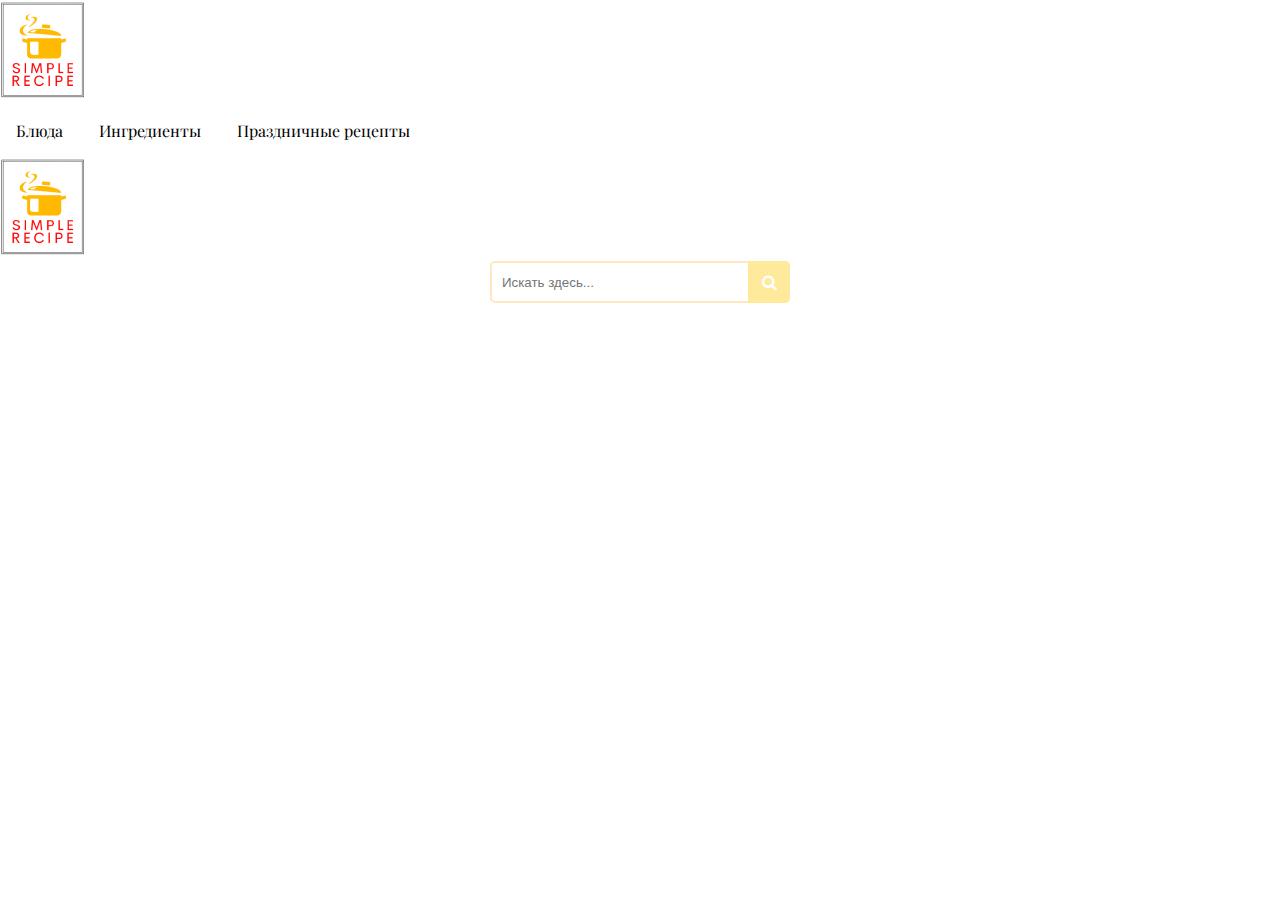
==== receipts/index.html @ 0902666b "Add files via upload" ====
<!DOCTYPE html>
<html lang="en">
<head>
    <meta charset="UTF-8">
    <meta name="viewport" content="width=device-width, initial-scale=1.0">
    <title>Document</title>

    <link rel="stylesheet" href="css/style-index.css">
    <link rel="stylesheet" href="css/default.css">

    <link rel="preconnect" href="https://fonts.googleapis.com">
    <link rel="preconnect" href="https://fonts.gstatic.com" crossorigin>
    <link href="https://fonts.googleapis.com/css2?family=Playfair+Display:ital,wght@0,400..900;1,400..900&display=swap" rel="stylesheet">

    <link rel="stylesheet" href="https://cdnjs.cloudflare.com/ajax/libs/font-awesome/4.7.0/css/font-awesome.min.css">
    
</head>
<body>
    <header>
        <div class="header__body">

            <div class="header-top-wrapper"></div>
            <a href="#" class="header__logo">
                <img src="img/icons/logo.png" alt="">
            </a>

          <nav class="header__nav" >
            <div class="dropup">
                <button class="dropbtn">Блюда</button>
                <div class="dropup-content">
                  <a href="#">Ссылка 1</a>
                  <a href="#">Ссылка 2</a>
                  <a href="#">Ссылка 3</a>
                </div>
              </div>

              <div class="dropup">
                <button class="dropbtn">Ингредиенты</button>
                <div class="dropup-content">
                  <a href="#">Ссылка 1</a>
                  <a href="#">Ссылка 2</a>
                  <a href="#">Ссылка 3</a>
                </div>
              </div>

              <div class="dropup">
                <button class="dropbtn">Праздничные рецепты</button>
                <div class="dropup-content">
                  <a href="#">Ссылка 1</a>
                  <a href="#">Ссылка 2</a>
                  <a href="#">Ссылка 3</a>
                </div>
              </div>
          </nav>


          <div class="header-bootom-wrapper"></div>
          <a href="#" class="header__botom-logo">
            <img src="img/icons/logo.png" alt="">
        </a>
          <div class="header__search-form">
            <form class="search-form">
                <input class="search-form__input" type="text" placeholder="Искать здесь...">
                <button class="search-form__btn" type="submit"></button>
              </form>
          </div>


        </div>
    </header>
    
</body>
</html>
---- receipts/css/style-index.css ----
@charset "UTF-8";
/* Кнопка падение вверх */
.dropbtn {
  background-color: #ffffff;
  color: rgb(0, 0, 0);
  padding: 16px;
  font-size: 16px;
  border: none;
}

/* Контейнер <div> - необходим для размещения всплывающег содержимого */
.dropup {
  position: relative;
  display: inline-block;
}

/* Всплывающее содержимое (скрыто по умолчанию) */
.dropup-content {
  display: none;
  position: absolute;
  top: 50px;
  background-color: #fffbf4;
  min-width: 160px;
  box-shadow: 0px 8px 16px 0px rgba(0, 0, 0, 0.2);
  z-index: 1;
}

/* Ссылки внутри всплывающего списка */
.dropup-content a {
  color: black;
  padding: 12px 16px;
  text-decoration: none;
  display: block;
}

/* Изменение цвета всплывающих ссылок при наведении курсора */
.dropup-content a:hover {
  background-color: #fff7e9;
}

/* Показывать всплывающее меню при наведении курсора */
.dropup:hover .dropup-content {
  display: block;
}

/* Изменение цвета фона кнопки раскрывающегося списка при отображении всплывающего содержимого */
.dropup:hover .dropbtn {
  background-color: #ffe8c1;
  color: black;
}/*# sourceMappingURL=style-index.css.map */
---- receipts/css/default.css ----
body, html {
  margin: 0;
  font-family: "Playfair Display", serif;
}

* {
  box-sizing: border-box;
}

.playfair-display {
  font-family: "Playfair Display", serif;
  font-optical-sizing: auto;
  font-style: normal;
}

.playfair-display-italic {
  font-family: "Playfair Display", serif;
  font-optical-sizing: auto;
  font-style: italic;
}

a, button {
  cursor: pointer;
  font-family: "Playfair Display", serif;
}

ul {
  padding: 0;
  margin: 0;
}

li {
  list-style-type: none;
}

a {
  text-decoration: none;
  color: black;
}

div {
  box-sizing: border-box;
}

.flex {
  display: flex;
}

h1 {
  font-family: "Playfair Display", serif;
  font-optical-sizing: auto;
  font-style: italic;
}

.search-form {
  position: relative;
  width: 300px;
  margin: 0 auto;
}
.search-form .search-form__input {
  width: 100%;
  height: 42px;
  padding-left: 10px;
  border: 2.5px solid #ffe8c1;
  border-radius: 5px;
  outline: none;
  background: #ffffff;
  color: black;
}
.search-form .search-form__btn {
  position: absolute;
  top: 0;
  right: 0px;
  width: 42px;
  height: 42px;
  border: none;
  background: #FFE99B;
  border-radius: 0 5px 5px 0;
  cursor: pointer;
}
.search-form .search-form__btn:before {
  content: "\f002";
  font-family: FontAwesome;
  font-size: 16px;
  color: white;
}/*# sourceMappingURL=default.css.map */
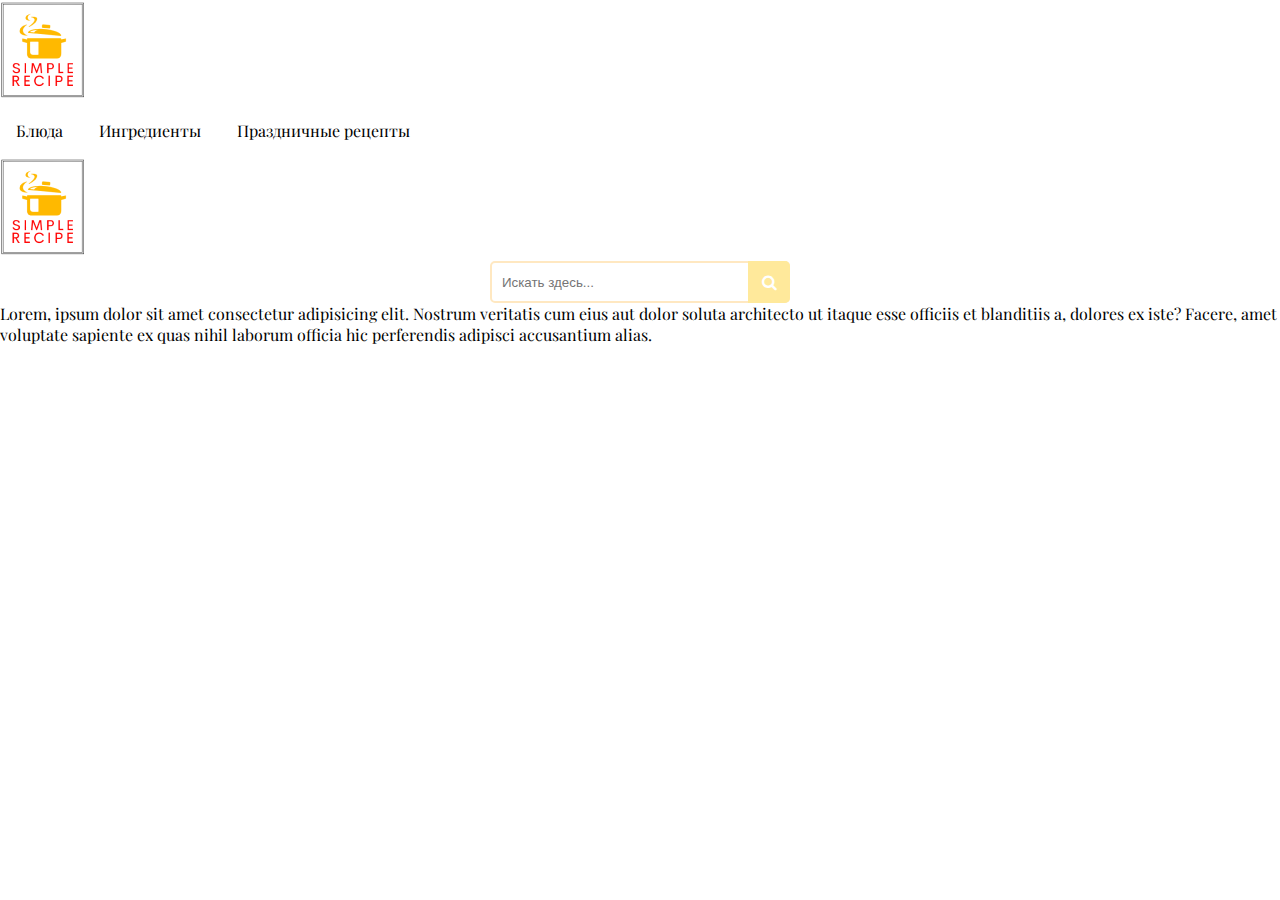
==== commit 5ff6aa8e: "Update index.html" ====
--- a/receipts/index.html
+++ b/receipts/index.html
@@ -68,6 +68,14 @@
 
         </div>
     </header>
+
+    <main>
+      <section>
+        <div>
+          Lorem, ipsum dolor sit amet consectetur adipisicing elit. Nostrum veritatis cum eius aut dolor soluta architecto ut itaque esse officiis et blanditiis a, dolores ex iste? Facere, amet voluptate sapiente ex quas nihil laborum officia hic perferendis adipisci accusantium alias.
+        </div>
+      </section>
+    </main>
     
 </body>
 </html>
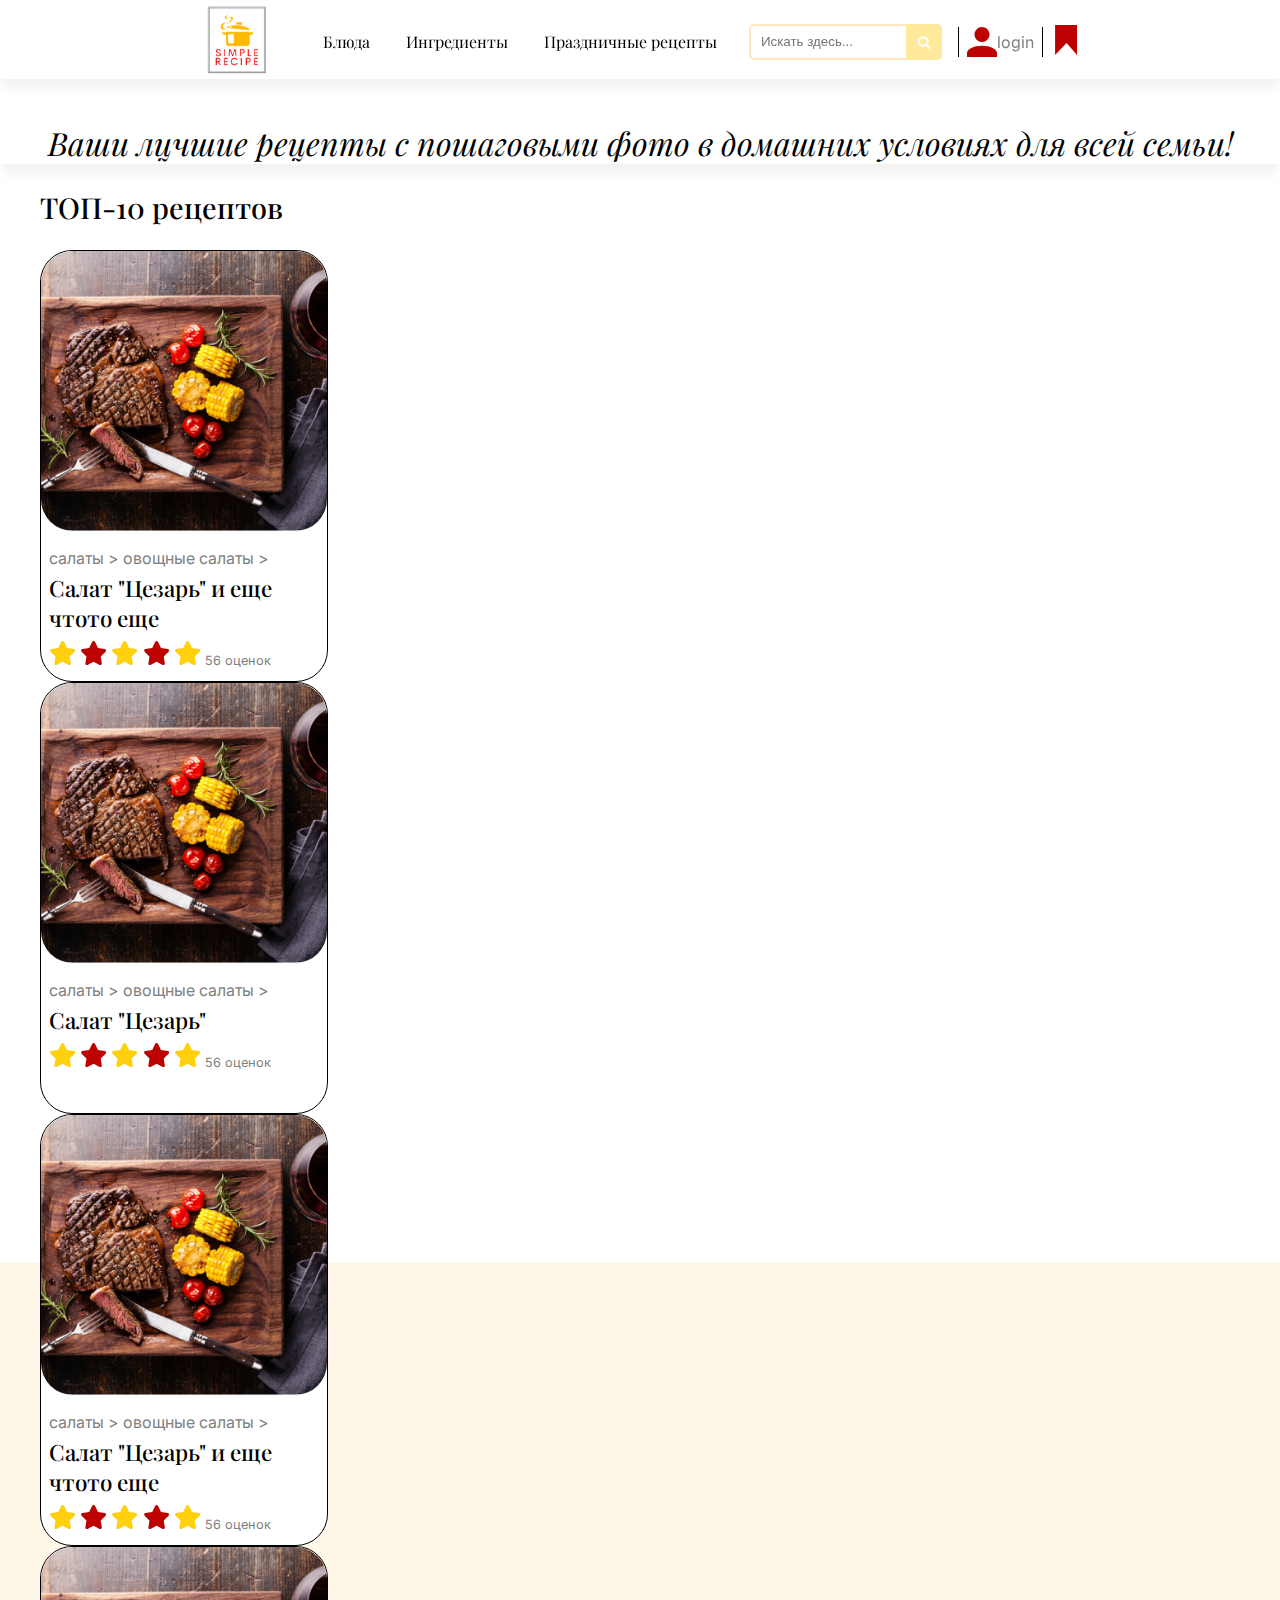
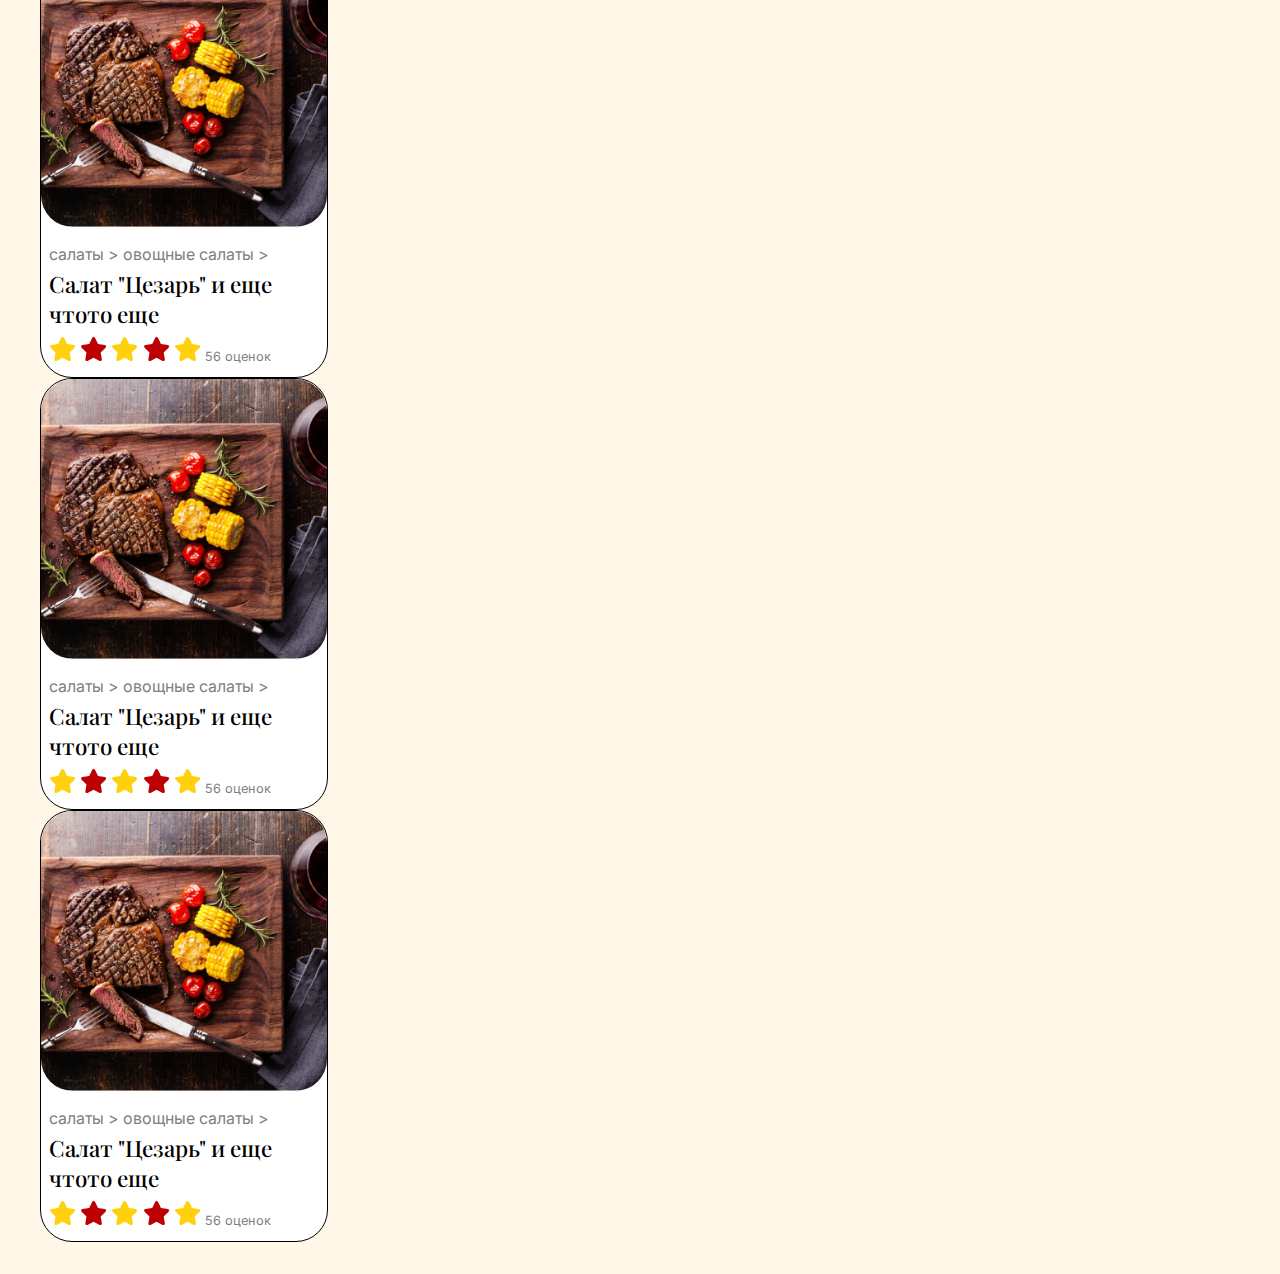
==== commit aaf306de: "Add files via upload" ====
--- a/receipts/index.html
+++ b/receipts/index.html
@@ -10,72 +10,295 @@
 
     <link rel="preconnect" href="https://fonts.googleapis.com">
     <link rel="preconnect" href="https://fonts.gstatic.com" crossorigin>
-    <link href="https://fonts.googleapis.com/css2?family=Playfair+Display:ital,wght@0,400..900;1,400..900&display=swap" rel="stylesheet">
+    <link href="https://fonts.googleapis.com/css2?family=Playfair+Display:ital,wght@0,400..900;1,400..900&display=swap" rel="stylesheet">   
+    <link href="https://fonts.googleapis.com/css2?family=Inter+Tight:ital,wght@0,100..900;1,100..900&family=Inter:wght@100..900&family=Playfair+Display:wght@400..900&display=swap" rel="stylesheet">
 
     <link rel="stylesheet" href="https://cdnjs.cloudflare.com/ajax/libs/font-awesome/4.7.0/css/font-awesome.min.css">
-    
 </head>
 <body>
     <header>
         <div class="header__body">
 
-            <div class="header-top-wrapper"></div>
-            <a href="#" class="header__logo">
+            <div class="header-bottom__wrapper">           
+            <a href="#" class="header-bottom__logo">
                 <img src="img/icons/logo.png" alt="">
             </a>
 
-          <nav class="header__nav" >
-            <div class="dropup">
-                <button class="dropbtn">Блюда</button>
-                <div class="dropup-content">
-                  <a href="#">Ссылка 1</a>
-                  <a href="#">Ссылка 2</a>
-                  <a href="#">Ссылка 3</a>
-                </div>
-              </div>
-
+          <nav class="header__nav">            
               <div class="dropup">
-                <button class="dropbtn">Ингредиенты</button>
-                <div class="dropup-content">
-                  <a href="#">Ссылка 1</a>
-                  <a href="#">Ссылка 2</a>
-                  <a href="#">Ссылка 3</a>
-                </div>
-              </div>
-
+                <button class="dropup__btn">Блюда</button>
+                <div class="dropup__content">
+                  <a class="dropup__item" href="#">Ссылка 1</a>
+                  <a class="dropup__item" href="#">Ссылка 2</a>
+                  <a class="dropup__item" href="#">Ссылка 3</a>
+                </div>
+              </div>
               <div class="dropup">
-                <button class="dropbtn">Праздничные рецепты</button>
-                <div class="dropup-content">
-                  <a href="#">Ссылка 1</a>
-                  <a href="#">Ссылка 2</a>
-                  <a href="#">Ссылка 3</a>
+                <button class="dropup__btn">Ингредиенты</button>
+                <div class="dropup__content">
+                  <a class="dropup__item" href="#">Ссылка 1</a>
+                  <a class="dropup__item" href="#">Ссылка 2</a>
+                  <a class="dropup__item" href="#">Ссылка 3</a>
+                </div>
+              </div>
+              <div class="dropup">
+                <button class="dropup__btn">Праздничные рецепты</button>
+                <div class="dropup__content">
+                  <a class="dropup__item" href="#">Ссылка 1</a>
+                  <a class="dropup__item" href="#">Ссылка 2</a>
+                  <a class="dropup__item" href="#">Ссылка 3</a>
                 </div>
               </div>
           </nav>
-
-
-          <div class="header-bootom-wrapper"></div>
-          <a href="#" class="header__botom-logo">
+        </div>
+
+          <div class="header-top__wrapper">
+
+          <a href="#" class="header-top__logo">
             <img src="img/icons/logo.png" alt="">
-        </a>
-          <div class="header__search-form">
-            <form class="search-form">
+          </a>
+
+            <div class="header__search-form">
+              <form class="search-form">
                 <input class="search-form__input" type="text" placeholder="Искать здесь...">
                 <button class="search-form__btn" type="submit"></button>
               </form>
-          </div>
-
+            </div>
+
+          <form class="header-top__login-form" action="login">
+            <a href="#">
+              <img src="img/icons/login.svg" alt="log in to your account">           
+              <span class="login-btn" >login</span>
+            </a>
+            
+          </form>
+          <form class="header-top__favorites" action="favorites">
+            <a href="#">
+              <img src="img/icons/favorites.svg" alt="log in to your account">
+            </a>
+          </form>
+
+
+        </div>
 
         </div>
     </header>
-
-    <main>
-      <section>
-        <div>
-          Lorem, ipsum dolor sit amet consectetur adipisicing elit. Nostrum veritatis cum eius aut dolor soluta architecto ut itaque esse officiis et blanditiis a, dolores ex iste? Facere, amet voluptate sapiente ex quas nihil laborum officia hic perferendis adipisci accusantium alias.
+    
+
+<main>
+  <h1 class="h1 box-shadow" >
+    Ваши лцчшие рецепты с пошаговыми фото в домашних условиях для всей семьи! 
+  </h1>
+
+  <section class="card-section">    
+    <div class="card-section__background"></div>
+    <div class="container">
+      <h2 class="section-title">
+        ТОП-10 рецептов
+      </h2>
+    </div>
+    
+
+      <div class="card-wrapper">
+        <div class="card-slider">
+
+          <div class="card">
+
+            <div class="card__top">
+              <a href="#"><img src="img/image 2.png" alt=""> </a>
+            </div>
+  
+            <div class="card__bottom">
+              <p class="card__category">
+                <a href="#">салаты > овощные салаты ></a>
+              </p>
+              <h3 class="card__title">
+                <a href="#">Салат "Цезарь" и еще чтото еще </a>
+              </h3>
+              <div class="card__rating">
+                <span>
+                  <svg xmlns="http://www.w3.org/2000/svg" viewBox="0 0 576 512"><!--!Font Awesome Free 6.5.1 by @fontawesome - https://fontawesome.com License - https://fontawesome.com/license/free Copyright 2024 Fonticons, Inc.--><path fill="#FFD00B" d="M316.9 18C311.6 7 300.4 0 288.1 0s-23.4 7-28.8 18L195 150.3 51.4 171.5c-12 1.8-22 10.2-25.7 21.7s-.7 24.2 7.9 32.7L137.8 329 113.2 474.7c-2 12 3 24.2 12.9 31.3s23 8 33.8 2.3l128.3-68.5 128.3 68.5c10.8 5.7 23.9 4.9 33.8-2.3s14.9-19.3 12.9-31.3L438.5 329 542.7 225.9c8.6-8.5 11.7-21.2 7.9-32.7s-13.7-19.9-25.7-21.7L381.2 150.3 316.9 18z"/></svg>  
+                  <svg xmlns="http://www.w3.org/2000/svg" viewBox="0 0 576 512"><!--!Font Awesome Free 6.5.1 by @fontawesome - https://fontawesome.com License - https://fontawesome.com/license/free Copyright 2024 Fonticons, Inc.--><path fill="#BD0000 " d="M316.9 18C311.6 7 300.4 0 288.1 0s-23.4 7-28.8 18L195 150.3 51.4 171.5c-12 1.8-22 10.2-25.7 21.7s-.7 24.2 7.9 32.7L137.8 329 113.2 474.7c-2 12 3 24.2 12.9 31.3s23 8 33.8 2.3l128.3-68.5 128.3 68.5c10.8 5.7 23.9 4.9 33.8-2.3s14.9-19.3 12.9-31.3L438.5 329 542.7 225.9c8.6-8.5 11.7-21.2 7.9-32.7s-13.7-19.9-25.7-21.7L381.2 150.3 316.9 18z"/></svg>  
+                  <svg xmlns="http://www.w3.org/2000/svg" viewBox="0 0 576 512"><!--!Font Awesome Free 6.5.1 by @fontawesome - https://fontawesome.com License - https://fontawesome.com/license/free Copyright 2024 Fonticons, Inc.--><path fill="#FFD00B" d="M316.9 18C311.6 7 300.4 0 288.1 0s-23.4 7-28.8 18L195 150.3 51.4 171.5c-12 1.8-22 10.2-25.7 21.7s-.7 24.2 7.9 32.7L137.8 329 113.2 474.7c-2 12 3 24.2 12.9 31.3s23 8 33.8 2.3l128.3-68.5 128.3 68.5c10.8 5.7 23.9 4.9 33.8-2.3s14.9-19.3 12.9-31.3L438.5 329 542.7 225.9c8.6-8.5 11.7-21.2 7.9-32.7s-13.7-19.9-25.7-21.7L381.2 150.3 316.9 18z"/></svg>  
+                  <svg xmlns="http://www.w3.org/2000/svg" viewBox="0 0 576 512"><!--!Font Awesome Free 6.5.1 by @fontawesome - https://fontawesome.com License - https://fontawesome.com/license/free Copyright 2024 Fonticons, Inc.--><path fill="#BD0000 " d="M316.9 18C311.6 7 300.4 0 288.1 0s-23.4 7-28.8 18L195 150.3 51.4 171.5c-12 1.8-22 10.2-25.7 21.7s-.7 24.2 7.9 32.7L137.8 329 113.2 474.7c-2 12 3 24.2 12.9 31.3s23 8 33.8 2.3l128.3-68.5 128.3 68.5c10.8 5.7 23.9 4.9 33.8-2.3s14.9-19.3 12.9-31.3L438.5 329 542.7 225.9c8.6-8.5 11.7-21.2 7.9-32.7s-13.7-19.9-25.7-21.7L381.2 150.3 316.9 18z"/></svg>  
+                  <svg xmlns="http://www.w3.org/2000/svg" viewBox="0 0 576 512"><!--!Font Awesome Free 6.5.1 by @fontawesome - https://fontawesome.com License - https://fontawesome.com/license/free Copyright 2024 Fonticons, Inc.--><path fill="#FFD00B" d="M316.9 18C311.6 7 300.4 0 288.1 0s-23.4 7-28.8 18L195 150.3 51.4 171.5c-12 1.8-22 10.2-25.7 21.7s-.7 24.2 7.9 32.7L137.8 329 113.2 474.7c-2 12 3 24.2 12.9 31.3s23 8 33.8 2.3l128.3-68.5 128.3 68.5c10.8 5.7 23.9 4.9 33.8-2.3s14.9-19.3 12.9-31.3L438.5 329 542.7 225.9c8.6-8.5 11.7-21.2 7.9-32.7s-13.7-19.9-25.7-21.7L381.2 150.3 316.9 18z"/></svg>  
+                </span>
+                <div class="card__reviews">
+                  <span>56 оценок</span>
+                </div>
+              </div>
+            </div>
+  
+          </div>
+
+          <div class="card">
+
+            <div class="card__top">
+              <a href="#"><img src="img/image 2.png" alt=""> </a>
+            </div>
+  
+            <div class="card__bottom">
+              <p class="card__category">
+                <a href="#">салаты > овощные салаты ></a>
+              </p>
+              <h3 class="card__title">
+                <a href="#">Салат "Цезарь"  </a>
+              </h3>
+              <div class="card__rating">
+                <span>
+                  <svg xmlns="http://www.w3.org/2000/svg" viewBox="0 0 576 512"><!--!Font Awesome Free 6.5.1 by @fontawesome - https://fontawesome.com License - https://fontawesome.com/license/free Copyright 2024 Fonticons, Inc.--><path fill="#FFD00B" d="M316.9 18C311.6 7 300.4 0 288.1 0s-23.4 7-28.8 18L195 150.3 51.4 171.5c-12 1.8-22 10.2-25.7 21.7s-.7 24.2 7.9 32.7L137.8 329 113.2 474.7c-2 12 3 24.2 12.9 31.3s23 8 33.8 2.3l128.3-68.5 128.3 68.5c10.8 5.7 23.9 4.9 33.8-2.3s14.9-19.3 12.9-31.3L438.5 329 542.7 225.9c8.6-8.5 11.7-21.2 7.9-32.7s-13.7-19.9-25.7-21.7L381.2 150.3 316.9 18z"/></svg>  
+                  <svg xmlns="http://www.w3.org/2000/svg" viewBox="0 0 576 512"><!--!Font Awesome Free 6.5.1 by @fontawesome - https://fontawesome.com License - https://fontawesome.com/license/free Copyright 2024 Fonticons, Inc.--><path fill="#BD0000 " d="M316.9 18C311.6 7 300.4 0 288.1 0s-23.4 7-28.8 18L195 150.3 51.4 171.5c-12 1.8-22 10.2-25.7 21.7s-.7 24.2 7.9 32.7L137.8 329 113.2 474.7c-2 12 3 24.2 12.9 31.3s23 8 33.8 2.3l128.3-68.5 128.3 68.5c10.8 5.7 23.9 4.9 33.8-2.3s14.9-19.3 12.9-31.3L438.5 329 542.7 225.9c8.6-8.5 11.7-21.2 7.9-32.7s-13.7-19.9-25.7-21.7L381.2 150.3 316.9 18z"/></svg>  
+                  <svg xmlns="http://www.w3.org/2000/svg" viewBox="0 0 576 512"><!--!Font Awesome Free 6.5.1 by @fontawesome - https://fontawesome.com License - https://fontawesome.com/license/free Copyright 2024 Fonticons, Inc.--><path fill="#FFD00B" d="M316.9 18C311.6 7 300.4 0 288.1 0s-23.4 7-28.8 18L195 150.3 51.4 171.5c-12 1.8-22 10.2-25.7 21.7s-.7 24.2 7.9 32.7L137.8 329 113.2 474.7c-2 12 3 24.2 12.9 31.3s23 8 33.8 2.3l128.3-68.5 128.3 68.5c10.8 5.7 23.9 4.9 33.8-2.3s14.9-19.3 12.9-31.3L438.5 329 542.7 225.9c8.6-8.5 11.7-21.2 7.9-32.7s-13.7-19.9-25.7-21.7L381.2 150.3 316.9 18z"/></svg>  
+                  <svg xmlns="http://www.w3.org/2000/svg" viewBox="0 0 576 512"><!--!Font Awesome Free 6.5.1 by @fontawesome - https://fontawesome.com License - https://fontawesome.com/license/free Copyright 2024 Fonticons, Inc.--><path fill="#BD0000 " d="M316.9 18C311.6 7 300.4 0 288.1 0s-23.4 7-28.8 18L195 150.3 51.4 171.5c-12 1.8-22 10.2-25.7 21.7s-.7 24.2 7.9 32.7L137.8 329 113.2 474.7c-2 12 3 24.2 12.9 31.3s23 8 33.8 2.3l128.3-68.5 128.3 68.5c10.8 5.7 23.9 4.9 33.8-2.3s14.9-19.3 12.9-31.3L438.5 329 542.7 225.9c8.6-8.5 11.7-21.2 7.9-32.7s-13.7-19.9-25.7-21.7L381.2 150.3 316.9 18z"/></svg>  
+                  <svg xmlns="http://www.w3.org/2000/svg" viewBox="0 0 576 512"><!--!Font Awesome Free 6.5.1 by @fontawesome - https://fontawesome.com License - https://fontawesome.com/license/free Copyright 2024 Fonticons, Inc.--><path fill="#FFD00B" d="M316.9 18C311.6 7 300.4 0 288.1 0s-23.4 7-28.8 18L195 150.3 51.4 171.5c-12 1.8-22 10.2-25.7 21.7s-.7 24.2 7.9 32.7L137.8 329 113.2 474.7c-2 12 3 24.2 12.9 31.3s23 8 33.8 2.3l128.3-68.5 128.3 68.5c10.8 5.7 23.9 4.9 33.8-2.3s14.9-19.3 12.9-31.3L438.5 329 542.7 225.9c8.6-8.5 11.7-21.2 7.9-32.7s-13.7-19.9-25.7-21.7L381.2 150.3 316.9 18z"/></svg>  
+                </span>
+                <div class="card__reviews">
+                  <span>56 оценок</span>
+                </div>
+              </div>
+            </div>
+  
+          </div>
+
+          <div class="card">
+
+            <div class="card__top">
+              <a href="#"><img src="img/image 2.png" alt=""> </a>
+            </div>
+  
+            <div class="card__bottom">
+              <p class="card__category">
+                <a href="#">салаты > овощные салаты ></a>
+              </p>
+              <h3 class="card__title">
+                <a href="#">Салат "Цезарь" и еще чтото еще </a>
+              </h3>
+              <div class="card__rating">
+                <span>
+                  <svg xmlns="http://www.w3.org/2000/svg" viewBox="0 0 576 512"><!--!Font Awesome Free 6.5.1 by @fontawesome - https://fontawesome.com License - https://fontawesome.com/license/free Copyright 2024 Fonticons, Inc.--><path fill="#FFD00B" d="M316.9 18C311.6 7 300.4 0 288.1 0s-23.4 7-28.8 18L195 150.3 51.4 171.5c-12 1.8-22 10.2-25.7 21.7s-.7 24.2 7.9 32.7L137.8 329 113.2 474.7c-2 12 3 24.2 12.9 31.3s23 8 33.8 2.3l128.3-68.5 128.3 68.5c10.8 5.7 23.9 4.9 33.8-2.3s14.9-19.3 12.9-31.3L438.5 329 542.7 225.9c8.6-8.5 11.7-21.2 7.9-32.7s-13.7-19.9-25.7-21.7L381.2 150.3 316.9 18z"/></svg>  
+                  <svg xmlns="http://www.w3.org/2000/svg" viewBox="0 0 576 512"><!--!Font Awesome Free 6.5.1 by @fontawesome - https://fontawesome.com License - https://fontawesome.com/license/free Copyright 2024 Fonticons, Inc.--><path fill="#BD0000 " d="M316.9 18C311.6 7 300.4 0 288.1 0s-23.4 7-28.8 18L195 150.3 51.4 171.5c-12 1.8-22 10.2-25.7 21.7s-.7 24.2 7.9 32.7L137.8 329 113.2 474.7c-2 12 3 24.2 12.9 31.3s23 8 33.8 2.3l128.3-68.5 128.3 68.5c10.8 5.7 23.9 4.9 33.8-2.3s14.9-19.3 12.9-31.3L438.5 329 542.7 225.9c8.6-8.5 11.7-21.2 7.9-32.7s-13.7-19.9-25.7-21.7L381.2 150.3 316.9 18z"/></svg>  
+                  <svg xmlns="http://www.w3.org/2000/svg" viewBox="0 0 576 512"><!--!Font Awesome Free 6.5.1 by @fontawesome - https://fontawesome.com License - https://fontawesome.com/license/free Copyright 2024 Fonticons, Inc.--><path fill="#FFD00B" d="M316.9 18C311.6 7 300.4 0 288.1 0s-23.4 7-28.8 18L195 150.3 51.4 171.5c-12 1.8-22 10.2-25.7 21.7s-.7 24.2 7.9 32.7L137.8 329 113.2 474.7c-2 12 3 24.2 12.9 31.3s23 8 33.8 2.3l128.3-68.5 128.3 68.5c10.8 5.7 23.9 4.9 33.8-2.3s14.9-19.3 12.9-31.3L438.5 329 542.7 225.9c8.6-8.5 11.7-21.2 7.9-32.7s-13.7-19.9-25.7-21.7L381.2 150.3 316.9 18z"/></svg>  
+                  <svg xmlns="http://www.w3.org/2000/svg" viewBox="0 0 576 512"><!--!Font Awesome Free 6.5.1 by @fontawesome - https://fontawesome.com License - https://fontawesome.com/license/free Copyright 2024 Fonticons, Inc.--><path fill="#BD0000 " d="M316.9 18C311.6 7 300.4 0 288.1 0s-23.4 7-28.8 18L195 150.3 51.4 171.5c-12 1.8-22 10.2-25.7 21.7s-.7 24.2 7.9 32.7L137.8 329 113.2 474.7c-2 12 3 24.2 12.9 31.3s23 8 33.8 2.3l128.3-68.5 128.3 68.5c10.8 5.7 23.9 4.9 33.8-2.3s14.9-19.3 12.9-31.3L438.5 329 542.7 225.9c8.6-8.5 11.7-21.2 7.9-32.7s-13.7-19.9-25.7-21.7L381.2 150.3 316.9 18z"/></svg>  
+                  <svg xmlns="http://www.w3.org/2000/svg" viewBox="0 0 576 512"><!--!Font Awesome Free 6.5.1 by @fontawesome - https://fontawesome.com License - https://fontawesome.com/license/free Copyright 2024 Fonticons, Inc.--><path fill="#FFD00B" d="M316.9 18C311.6 7 300.4 0 288.1 0s-23.4 7-28.8 18L195 150.3 51.4 171.5c-12 1.8-22 10.2-25.7 21.7s-.7 24.2 7.9 32.7L137.8 329 113.2 474.7c-2 12 3 24.2 12.9 31.3s23 8 33.8 2.3l128.3-68.5 128.3 68.5c10.8 5.7 23.9 4.9 33.8-2.3s14.9-19.3 12.9-31.3L438.5 329 542.7 225.9c8.6-8.5 11.7-21.2 7.9-32.7s-13.7-19.9-25.7-21.7L381.2 150.3 316.9 18z"/></svg>  
+                </span>
+                <div class="card__reviews">
+                  <span>56 оценок</span>
+                </div>
+              </div>
+            </div>
+  
+          </div>
+
+          <div class="card">
+
+            <div class="card__top">
+              <a href="#"><img src="img/image 2.png" alt=""> </a>
+            </div>
+  
+            <div class="card__bottom">
+              <p class="card__category">
+                <a href="#">салаты > овощные салаты ></a>
+              </p>
+              <h3 class="card__title">
+                <a href="#">Салат "Цезарь" и еще чтото еще </a>
+              </h3>
+              <div class="card__rating">
+                <span>
+                  <svg xmlns="http://www.w3.org/2000/svg" viewBox="0 0 576 512"><!--!Font Awesome Free 6.5.1 by @fontawesome - https://fontawesome.com License - https://fontawesome.com/license/free Copyright 2024 Fonticons, Inc.--><path fill="#FFD00B" d="M316.9 18C311.6 7 300.4 0 288.1 0s-23.4 7-28.8 18L195 150.3 51.4 171.5c-12 1.8-22 10.2-25.7 21.7s-.7 24.2 7.9 32.7L137.8 329 113.2 474.7c-2 12 3 24.2 12.9 31.3s23 8 33.8 2.3l128.3-68.5 128.3 68.5c10.8 5.7 23.9 4.9 33.8-2.3s14.9-19.3 12.9-31.3L438.5 329 542.7 225.9c8.6-8.5 11.7-21.2 7.9-32.7s-13.7-19.9-25.7-21.7L381.2 150.3 316.9 18z"/></svg>  
+                  <svg xmlns="http://www.w3.org/2000/svg" viewBox="0 0 576 512"><!--!Font Awesome Free 6.5.1 by @fontawesome - https://fontawesome.com License - https://fontawesome.com/license/free Copyright 2024 Fonticons, Inc.--><path fill="#BD0000 " d="M316.9 18C311.6 7 300.4 0 288.1 0s-23.4 7-28.8 18L195 150.3 51.4 171.5c-12 1.8-22 10.2-25.7 21.7s-.7 24.2 7.9 32.7L137.8 329 113.2 474.7c-2 12 3 24.2 12.9 31.3s23 8 33.8 2.3l128.3-68.5 128.3 68.5c10.8 5.7 23.9 4.9 33.8-2.3s14.9-19.3 12.9-31.3L438.5 329 542.7 225.9c8.6-8.5 11.7-21.2 7.9-32.7s-13.7-19.9-25.7-21.7L381.2 150.3 316.9 18z"/></svg>  
+                  <svg xmlns="http://www.w3.org/2000/svg" viewBox="0 0 576 512"><!--!Font Awesome Free 6.5.1 by @fontawesome - https://fontawesome.com License - https://fontawesome.com/license/free Copyright 2024 Fonticons, Inc.--><path fill="#FFD00B" d="M316.9 18C311.6 7 300.4 0 288.1 0s-23.4 7-28.8 18L195 150.3 51.4 171.5c-12 1.8-22 10.2-25.7 21.7s-.7 24.2 7.9 32.7L137.8 329 113.2 474.7c-2 12 3 24.2 12.9 31.3s23 8 33.8 2.3l128.3-68.5 128.3 68.5c10.8 5.7 23.9 4.9 33.8-2.3s14.9-19.3 12.9-31.3L438.5 329 542.7 225.9c8.6-8.5 11.7-21.2 7.9-32.7s-13.7-19.9-25.7-21.7L381.2 150.3 316.9 18z"/></svg>  
+                  <svg xmlns="http://www.w3.org/2000/svg" viewBox="0 0 576 512"><!--!Font Awesome Free 6.5.1 by @fontawesome - https://fontawesome.com License - https://fontawesome.com/license/free Copyright 2024 Fonticons, Inc.--><path fill="#BD0000 " d="M316.9 18C311.6 7 300.4 0 288.1 0s-23.4 7-28.8 18L195 150.3 51.4 171.5c-12 1.8-22 10.2-25.7 21.7s-.7 24.2 7.9 32.7L137.8 329 113.2 474.7c-2 12 3 24.2 12.9 31.3s23 8 33.8 2.3l128.3-68.5 128.3 68.5c10.8 5.7 23.9 4.9 33.8-2.3s14.9-19.3 12.9-31.3L438.5 329 542.7 225.9c8.6-8.5 11.7-21.2 7.9-32.7s-13.7-19.9-25.7-21.7L381.2 150.3 316.9 18z"/></svg>  
+                  <svg xmlns="http://www.w3.org/2000/svg" viewBox="0 0 576 512"><!--!Font Awesome Free 6.5.1 by @fontawesome - https://fontawesome.com License - https://fontawesome.com/license/free Copyright 2024 Fonticons, Inc.--><path fill="#FFD00B" d="M316.9 18C311.6 7 300.4 0 288.1 0s-23.4 7-28.8 18L195 150.3 51.4 171.5c-12 1.8-22 10.2-25.7 21.7s-.7 24.2 7.9 32.7L137.8 329 113.2 474.7c-2 12 3 24.2 12.9 31.3s23 8 33.8 2.3l128.3-68.5 128.3 68.5c10.8 5.7 23.9 4.9 33.8-2.3s14.9-19.3 12.9-31.3L438.5 329 542.7 225.9c8.6-8.5 11.7-21.2 7.9-32.7s-13.7-19.9-25.7-21.7L381.2 150.3 316.9 18z"/></svg>  
+                </span>
+                <div class="card__reviews">
+                  <span>56 оценок</span>
+                </div>
+              </div>
+            </div>
+  
+          </div>
+
+          <div class="card">
+
+            <div class="card__top">
+              <a href="#"><img src="img/image 2.png" alt=""> </a>
+            </div>
+  
+            <div class="card__bottom">
+              <p class="card__category">
+                <a href="#">салаты > овощные салаты ></a>
+              </p>
+              <h3 class="card__title">
+                <a href="#">Салат "Цезарь" и еще чтото еще </a>
+              </h3>
+              <div class="card__rating">
+                <span>
+                  <svg xmlns="http://www.w3.org/2000/svg" viewBox="0 0 576 512"><!--!Font Awesome Free 6.5.1 by @fontawesome - https://fontawesome.com License - https://fontawesome.com/license/free Copyright 2024 Fonticons, Inc.--><path fill="#FFD00B" d="M316.9 18C311.6 7 300.4 0 288.1 0s-23.4 7-28.8 18L195 150.3 51.4 171.5c-12 1.8-22 10.2-25.7 21.7s-.7 24.2 7.9 32.7L137.8 329 113.2 474.7c-2 12 3 24.2 12.9 31.3s23 8 33.8 2.3l128.3-68.5 128.3 68.5c10.8 5.7 23.9 4.9 33.8-2.3s14.9-19.3 12.9-31.3L438.5 329 542.7 225.9c8.6-8.5 11.7-21.2 7.9-32.7s-13.7-19.9-25.7-21.7L381.2 150.3 316.9 18z"/></svg>  
+                  <svg xmlns="http://www.w3.org/2000/svg" viewBox="0 0 576 512"><!--!Font Awesome Free 6.5.1 by @fontawesome - https://fontawesome.com License - https://fontawesome.com/license/free Copyright 2024 Fonticons, Inc.--><path fill="#BD0000 " d="M316.9 18C311.6 7 300.4 0 288.1 0s-23.4 7-28.8 18L195 150.3 51.4 171.5c-12 1.8-22 10.2-25.7 21.7s-.7 24.2 7.9 32.7L137.8 329 113.2 474.7c-2 12 3 24.2 12.9 31.3s23 8 33.8 2.3l128.3-68.5 128.3 68.5c10.8 5.7 23.9 4.9 33.8-2.3s14.9-19.3 12.9-31.3L438.5 329 542.7 225.9c8.6-8.5 11.7-21.2 7.9-32.7s-13.7-19.9-25.7-21.7L381.2 150.3 316.9 18z"/></svg>  
+                  <svg xmlns="http://www.w3.org/2000/svg" viewBox="0 0 576 512"><!--!Font Awesome Free 6.5.1 by @fontawesome - https://fontawesome.com License - https://fontawesome.com/license/free Copyright 2024 Fonticons, Inc.--><path fill="#FFD00B" d="M316.9 18C311.6 7 300.4 0 288.1 0s-23.4 7-28.8 18L195 150.3 51.4 171.5c-12 1.8-22 10.2-25.7 21.7s-.7 24.2 7.9 32.7L137.8 329 113.2 474.7c-2 12 3 24.2 12.9 31.3s23 8 33.8 2.3l128.3-68.5 128.3 68.5c10.8 5.7 23.9 4.9 33.8-2.3s14.9-19.3 12.9-31.3L438.5 329 542.7 225.9c8.6-8.5 11.7-21.2 7.9-32.7s-13.7-19.9-25.7-21.7L381.2 150.3 316.9 18z"/></svg>  
+                  <svg xmlns="http://www.w3.org/2000/svg" viewBox="0 0 576 512"><!--!Font Awesome Free 6.5.1 by @fontawesome - https://fontawesome.com License - https://fontawesome.com/license/free Copyright 2024 Fonticons, Inc.--><path fill="#BD0000 " d="M316.9 18C311.6 7 300.4 0 288.1 0s-23.4 7-28.8 18L195 150.3 51.4 171.5c-12 1.8-22 10.2-25.7 21.7s-.7 24.2 7.9 32.7L137.8 329 113.2 474.7c-2 12 3 24.2 12.9 31.3s23 8 33.8 2.3l128.3-68.5 128.3 68.5c10.8 5.7 23.9 4.9 33.8-2.3s14.9-19.3 12.9-31.3L438.5 329 542.7 225.9c8.6-8.5 11.7-21.2 7.9-32.7s-13.7-19.9-25.7-21.7L381.2 150.3 316.9 18z"/></svg>  
+                  <svg xmlns="http://www.w3.org/2000/svg" viewBox="0 0 576 512"><!--!Font Awesome Free 6.5.1 by @fontawesome - https://fontawesome.com License - https://fontawesome.com/license/free Copyright 2024 Fonticons, Inc.--><path fill="#FFD00B" d="M316.9 18C311.6 7 300.4 0 288.1 0s-23.4 7-28.8 18L195 150.3 51.4 171.5c-12 1.8-22 10.2-25.7 21.7s-.7 24.2 7.9 32.7L137.8 329 113.2 474.7c-2 12 3 24.2 12.9 31.3s23 8 33.8 2.3l128.3-68.5 128.3 68.5c10.8 5.7 23.9 4.9 33.8-2.3s14.9-19.3 12.9-31.3L438.5 329 542.7 225.9c8.6-8.5 11.7-21.2 7.9-32.7s-13.7-19.9-25.7-21.7L381.2 150.3 316.9 18z"/></svg>  
+                </span>
+                <div class="card__reviews">
+                  <span>56 оценок</span>
+                </div>
+              </div>
+            </div>
+  
+          </div>
+
+          <div class="card">
+
+            <div class="card__top">
+              <a href="#"><img src="img/image 2.png" alt=""> </a>
+            </div>
+  
+            <div class="card__bottom">
+              <p class="card__category">
+                <a href="#">салаты > овощные салаты ></a>
+              </p>
+              <h3 class="card__title">
+                <a href="#">Салат "Цезарь" и еще чтото еще </a>
+              </h3>
+              <div class="card__rating">
+                <span>
+                  <svg xmlns="http://www.w3.org/2000/svg" viewBox="0 0 576 512"><!--!Font Awesome Free 6.5.1 by @fontawesome - https://fontawesome.com License - https://fontawesome.com/license/free Copyright 2024 Fonticons, Inc.--><path fill="#FFD00B" d="M316.9 18C311.6 7 300.4 0 288.1 0s-23.4 7-28.8 18L195 150.3 51.4 171.5c-12 1.8-22 10.2-25.7 21.7s-.7 24.2 7.9 32.7L137.8 329 113.2 474.7c-2 12 3 24.2 12.9 31.3s23 8 33.8 2.3l128.3-68.5 128.3 68.5c10.8 5.7 23.9 4.9 33.8-2.3s14.9-19.3 12.9-31.3L438.5 329 542.7 225.9c8.6-8.5 11.7-21.2 7.9-32.7s-13.7-19.9-25.7-21.7L381.2 150.3 316.9 18z"/></svg>  
+                  <svg xmlns="http://www.w3.org/2000/svg" viewBox="0 0 576 512"><!--!Font Awesome Free 6.5.1 by @fontawesome - https://fontawesome.com License - https://fontawesome.com/license/free Copyright 2024 Fonticons, Inc.--><path fill="#BD0000 " d="M316.9 18C311.6 7 300.4 0 288.1 0s-23.4 7-28.8 18L195 150.3 51.4 171.5c-12 1.8-22 10.2-25.7 21.7s-.7 24.2 7.9 32.7L137.8 329 113.2 474.7c-2 12 3 24.2 12.9 31.3s23 8 33.8 2.3l128.3-68.5 128.3 68.5c10.8 5.7 23.9 4.9 33.8-2.3s14.9-19.3 12.9-31.3L438.5 329 542.7 225.9c8.6-8.5 11.7-21.2 7.9-32.7s-13.7-19.9-25.7-21.7L381.2 150.3 316.9 18z"/></svg>  
+                  <svg xmlns="http://www.w3.org/2000/svg" viewBox="0 0 576 512"><!--!Font Awesome Free 6.5.1 by @fontawesome - https://fontawesome.com License - https://fontawesome.com/license/free Copyright 2024 Fonticons, Inc.--><path fill="#FFD00B" d="M316.9 18C311.6 7 300.4 0 288.1 0s-23.4 7-28.8 18L195 150.3 51.4 171.5c-12 1.8-22 10.2-25.7 21.7s-.7 24.2 7.9 32.7L137.8 329 113.2 474.7c-2 12 3 24.2 12.9 31.3s23 8 33.8 2.3l128.3-68.5 128.3 68.5c10.8 5.7 23.9 4.9 33.8-2.3s14.9-19.3 12.9-31.3L438.5 329 542.7 225.9c8.6-8.5 11.7-21.2 7.9-32.7s-13.7-19.9-25.7-21.7L381.2 150.3 316.9 18z"/></svg>  
+                  <svg xmlns="http://www.w3.org/2000/svg" viewBox="0 0 576 512"><!--!Font Awesome Free 6.5.1 by @fontawesome - https://fontawesome.com License - https://fontawesome.com/license/free Copyright 2024 Fonticons, Inc.--><path fill="#BD0000 " d="M316.9 18C311.6 7 300.4 0 288.1 0s-23.4 7-28.8 18L195 150.3 51.4 171.5c-12 1.8-22 10.2-25.7 21.7s-.7 24.2 7.9 32.7L137.8 329 113.2 474.7c-2 12 3 24.2 12.9 31.3s23 8 33.8 2.3l128.3-68.5 128.3 68.5c10.8 5.7 23.9 4.9 33.8-2.3s14.9-19.3 12.9-31.3L438.5 329 542.7 225.9c8.6-8.5 11.7-21.2 7.9-32.7s-13.7-19.9-25.7-21.7L381.2 150.3 316.9 18z"/></svg>  
+                  <svg xmlns="http://www.w3.org/2000/svg" viewBox="0 0 576 512"><!--!Font Awesome Free 6.5.1 by @fontawesome - https://fontawesome.com License - https://fontawesome.com/license/free Copyright 2024 Fonticons, Inc.--><path fill="#FFD00B" d="M316.9 18C311.6 7 300.4 0 288.1 0s-23.4 7-28.8 18L195 150.3 51.4 171.5c-12 1.8-22 10.2-25.7 21.7s-.7 24.2 7.9 32.7L137.8 329 113.2 474.7c-2 12 3 24.2 12.9 31.3s23 8 33.8 2.3l128.3-68.5 128.3 68.5c10.8 5.7 23.9 4.9 33.8-2.3s14.9-19.3 12.9-31.3L438.5 329 542.7 225.9c8.6-8.5 11.7-21.2 7.9-32.7s-13.7-19.9-25.7-21.7L381.2 150.3 316.9 18z"/></svg>  
+                </span>
+                <div class="card__reviews">
+                  <span>56 оценок</span>
+                </div>
+              </div>
+            </div>
+  
+          </div>
+         
+
         </div>
-      </section>
-    </main>
-    
+      
+
+        
+
+
+
+
+
+      </div>
+
+   
+
+  </section>
+  
+
+</main>   
+<footer>
+
+</footer>
+
+
+<script src="js/main.js" ></script>
 </body>
 </html>
--- a/receipts/css/style-index.css
+++ b/receipts/css/style-index.css
@@ -1,50 +1 @@
-@charset "UTF-8";
-/* Кнопка падение вверх */
-.dropbtn {
-  background-color: #ffffff;
-  color: rgb(0, 0, 0);
-  padding: 16px;
-  font-size: 16px;
-  border: none;
-}
-
-/* Контейнер <div> - необходим для размещения всплывающег содержимого */
-.dropup {
-  position: relative;
-  display: inline-block;
-}
-
-/* Всплывающее содержимое (скрыто по умолчанию) */
-.dropup-content {
-  display: none;
-  position: absolute;
-  top: 50px;
-  background-color: #fffbf4;
-  min-width: 160px;
-  box-shadow: 0px 8px 16px 0px rgba(0, 0, 0, 0.2);
-  z-index: 1;
-}
-
-/* Ссылки внутри всплывающего списка */
-.dropup-content a {
-  color: black;
-  padding: 12px 16px;
-  text-decoration: none;
-  display: block;
-}
-
-/* Изменение цвета всплывающих ссылок при наведении курсора */
-.dropup-content a:hover {
-  background-color: #fff7e9;
-}
-
-/* Показывать всплывающее меню при наведении курсора */
-.dropup:hover .dropup-content {
-  display: block;
-}
-
-/* Изменение цвета фона кнопки раскрывающегося списка при отображении всплывающего содержимого */
-.dropup:hover .dropbtn {
-  background-color: #ffe8c1;
-  color: black;
-}/*# sourceMappingURL=style-index.css.map */+/*# sourceMappingURL=style-index.css.map */--- a/receipts/css/default.css
+++ b/receipts/css/default.css
@@ -1,10 +1,18 @@
 body, html {
+  padding-top: 50px;
   margin: 0;
   font-family: "Playfair Display", serif;
+  font-style: normal;
 }
 
 * {
   box-sizing: border-box;
+}
+
+.inter {
+  font-family: "Inter", sans-serif;
+  font-optical-sizing: auto;
+  font-style: normal;
 }
 
 .playfair-display {
@@ -50,16 +58,107 @@
   font-family: "Playfair Display", serif;
   font-optical-sizing: auto;
   font-style: italic;
+  font-size: 2rem;
+  font-weight: 300;
+  text-align: center;
+}
+
+h2 {
+  font-family: "Playfair Display", serif;
+  font-optical-sizing: auto;
+  font-style: normal;
+  font-size: 1.8rem;
+  font-weight: 500;
+}
+
+.box-shadow {
+  box-shadow: 0px 12px 12px -3px rgba(102, 102, 102, 0.09);
+}
+
+.container {
+  max-width: 1200px;
+  margin: 0 auto;
+}
+
+header {
+  padding-top: 0.3rem;
+  width: 100%;
+  display: flex;
+  justify-content: center;
+  box-shadow: 0px 12px 12px -3px rgba(102, 102, 102, 0.09);
+  position: fixed;
+  top: 0;
+  left: 0;
+  background-color: white;
+  z-index: 100;
+}
+
+.header__body {
+  display: flex;
+  flex-direction: row;
+}
+
+@media screen and (max-width: 800px) {
+  header {
+    font-size: 14px;
+  }
+  .header__body {
+    justify-content: center;
+    display: flex;
+    flex-direction: column-reverse;
+  }
+  .header-bottom__wrapper {
+    margin: 0;
+  }
+  .header-bottom__logo {
+    display: none;
+  }
+  .header-top__logo {
+    margin-right: 1rem;
+    display: inline;
+  }
+  .header-top__logo img {
+    width: 40px;
+    height: 50px;
+  }
+}
+.header-bottom__wrapper {
+  display: flex;
+  align-items: center;
+  margin: 0 1rem;
+}
+
+.header-bottom__logo {
+  margin-right: 2.5rem;
+}
+.header-bottom__logo img {
+  width: 60px;
+  height: 70px;
+}
+
+.header__nav {
+  display: inline-block;
+}
+
+.header-top__wrapper {
+  display: flex;
+  align-items: center;
+}
+
+.header__search-form {
+  display: inline-block;
+  margin-right: 1rem;
 }
 
 .search-form {
   position: relative;
-  width: 300px;
-  margin: 0 auto;
+  max-width: 19em;
+  display: inline-block;
+  font-size: 16px;
 }
 .search-form .search-form__input {
   width: 100%;
-  height: 42px;
+  height: 2.7em;
   padding-left: 10px;
   border: 2.5px solid #ffe8c1;
   border-radius: 5px;
@@ -71,8 +170,8 @@
   position: absolute;
   top: 0;
   right: 0px;
-  width: 42px;
-  height: 42px;
+  width: 2.7em;
+  height: 2.7em;
   border: none;
   background: #FFE99B;
   border-radius: 0 5px 5px 0;
@@ -81,6 +180,169 @@
 .search-form .search-form__btn:before {
   content: "\f002";
   font-family: FontAwesome;
-  font-size: 16px;
+  font-size: 1em;
   color: white;
+}
+
+.header-top__logo {
+  display: none;
+}
+
+.header-top__login-form {
+  padding: 0 0.5rem;
+  display: inline-block;
+  border-right: 1px solid black;
+  border-left: 1px solid black;
+}
+.header-top__login-form a {
+  align-items: center;
+  display: flex;
+}
+.header-top__login-form a img {
+  width: 30px;
+  height: 30px;
+}
+.header-top__login-form a .login-btn {
+  font-size: 1rem;
+  font-family: "Inter", sans-serif;
+  color: gray;
+}
+.header-top__login-form a .login-btn:hover {
+  color: #BD0000;
+}
+
+.header-top__favorites {
+  padding: 0 0.5rem;
+  display: inline-block;
+}
+.header-top__favorites a img {
+  width: 30px;
+  height: 30px;
+}
+
+.dropup {
+  position: relative;
+  display: inline-block;
+}
+
+.dropup__btn {
+  background-color: #ffffff;
+  color: rgb(0, 0, 0);
+  padding: 1em;
+  font-size: 1em;
+  border: none;
+}
+
+.dropup__content {
+  display: none;
+  position: absolute;
+  top: 50px;
+  background-color: #fffbf4;
+  min-width: 160px;
+  box-shadow: 0px 8px 16px 0px rgba(0, 0, 0, 0.2);
+  z-index: 1;
+}
+
+.dropup__item {
+  color: black;
+  padding: 0.8em 1em;
+  text-decoration: none;
+  display: block;
+}
+
+.dropup__item:hover {
+  background-color: #ffedcd;
+}
+
+.dropup:hover .dropup__content {
+  display: block;
+}
+
+.dropup:hover .dropup__btn {
+  background-color: #ffe8c1;
+  color: black;
+}
+
+.card-section {
+  width: 100%;
+  position: relative;
+}
+
+.card-section__background {
+  width: 100%;
+  position: absolute;
+  bottom: 0;
+  height: 60%;
+  background-color: #fff7e8;
+  z-index: -1;
+}
+
+.card-wrapper {
+  position: relative;
+  padding-bottom: 2em;
+  max-width: 1200px;
+  margin: 0 auto;
+}
+
+.card {
+  max-width: 18em;
+  height: 27em;
+  border: 1px solid black;
+  border-radius: 2em;
+  background-color: white;
+  margin-right: 2em;
+}
+
+.card__top {
+  width: 100%;
+  height: 65%;
+}
+.card__top img {
+  border-radius: 2em;
+  -o-object-fit: cover;
+     object-fit: cover;
+  -o-object-position: center;
+     object-position: center;
+  width: 100%;
+  height: 100%;
+}
+
+.card__bottom {
+  padding: 0 0.5em;
+}
+.card__bottom .card__category {
+  padding: 0;
+  margin-bottom: 0.3em;
+}
+.card__bottom .card__category a {
+  color: gray;
+  font-family: "Inter", sans-serif;
+}
+.card__bottom .card__category a:hover {
+  color: #BD0000;
+}
+
+.card__title {
+  font-size: 1.4em;
+  font-weight: 500;
+  margin: 0;
+}
+.card__title a:hover {
+  font-weight: 600;
+}
+
+.card__rating {
+  margin-top: 0.5em;
+}
+.card__rating span svg {
+  width: 1.7em;
+}
+
+.card__reviews {
+  display: inline;
+}
+.card__reviews span {
+  font-size: 0.8em;
+  color: gray;
+  font-family: "Inter", sans-serif;
 }/*# sourceMappingURL=default.css.map */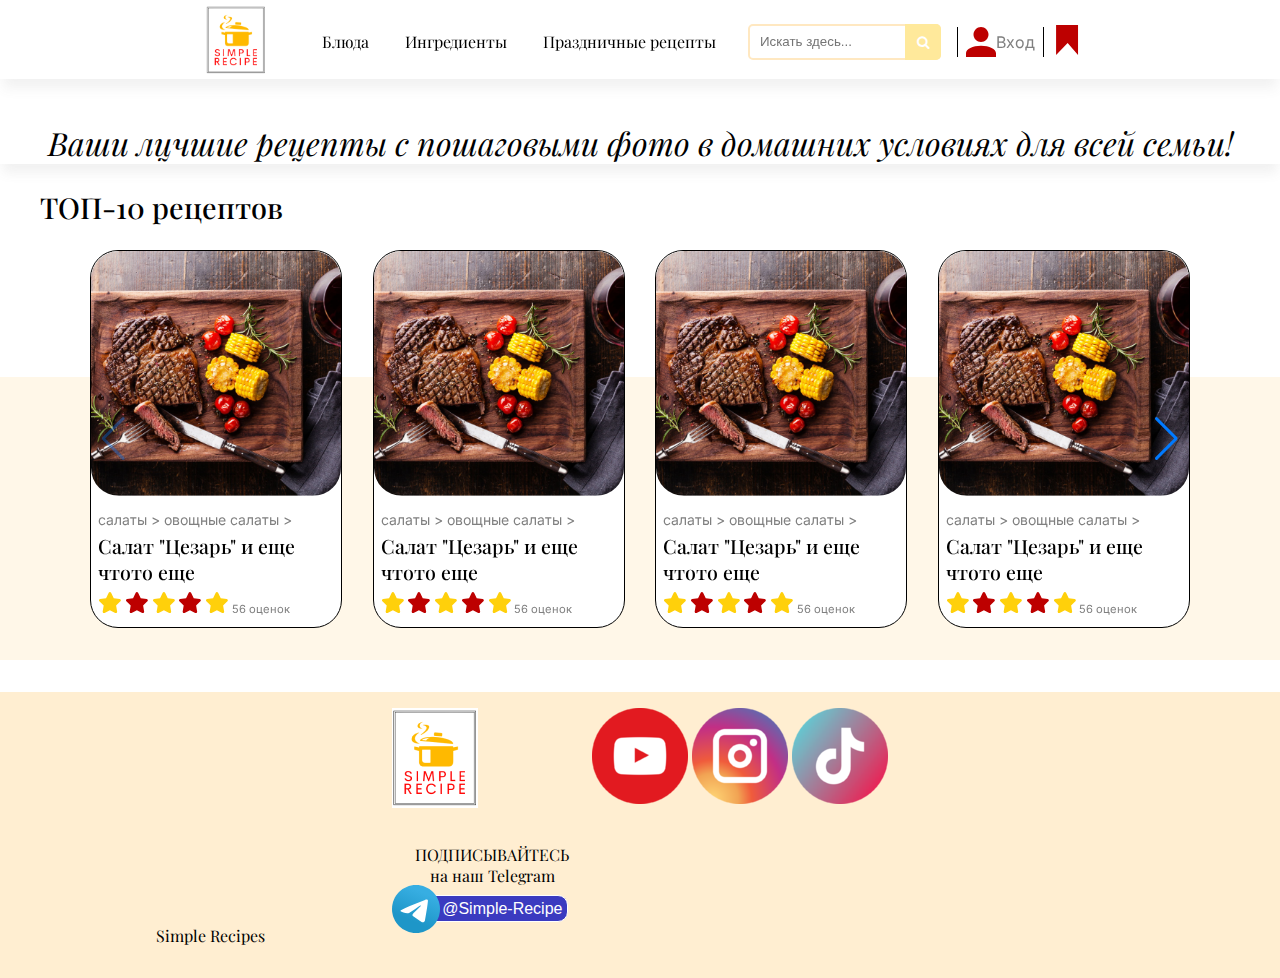
==== commit 9d0b7898: "Add files via upload" ====
--- a/receipts/index.html
+++ b/receipts/index.html
@@ -7,6 +7,7 @@
 
     <link rel="stylesheet" href="css/style-index.css">
     <link rel="stylesheet" href="css/default.css">
+    <link rel="stylesheet" href="css/swiper.css">
 
     <link rel="preconnect" href="https://fonts.googleapis.com">
     <link rel="preconnect" href="https://fonts.gstatic.com" crossorigin>
@@ -14,7 +15,10 @@
     <link href="https://fonts.googleapis.com/css2?family=Inter+Tight:ital,wght@0,100..900;1,100..900&family=Inter:wght@100..900&family=Playfair+Display:wght@400..900&display=swap" rel="stylesheet">
 
     <link rel="stylesheet" href="https://cdnjs.cloudflare.com/ajax/libs/font-awesome/4.7.0/css/font-awesome.min.css">
-</head>
+
+    <link rel="stylesheet" href="https://cdn.jsdelivr.net/npm/swiper@11/swiper-bundle.min.css" />
+
+  </head>
 <body>
     <header>
         <div class="header__body">
@@ -65,13 +69,49 @@
               </form>
             </div>
 
-          <form class="header-top__login-form" action="login">
-            <a href="#">
-              <img src="img/icons/login.svg" alt="log in to your account">           
-              <span class="login-btn" >login</span>
-            </a>
-            
-          </form>
+          <div class="header-top__login-form">
+
+            <div class="login__wrapper">
+              <a href="#">
+                <img src="img/icons/login.svg" alt="log in to your account"> 
+                <span type="button" class="login__button" onclick="document.getElementById('id01').style.display='block' "style="width:auto;">Вход</span>          
+              </a>
+
+              <!-- login popup  -->
+              <div id="id01" class="login__modal">
+                <span onclick="document.getElementById('id01').style.display='none'" class="login__close" title="Закрыть Modal">&times;</span>
+                <form class="login__modal-content" action="../action_page.php">
+                  <div class="login__container">
+                    <h1 class="login__title">Вход</h1>
+                    <p>Please fill in this form to create an account.</p>
+                    <hr>
+                    <label for="email"><b>Email</b></label>
+                    <input class="login__input" type="text" placeholder=" Ведите Email" name="email" required>
+            
+                    <label for="psw"><b>Пароль</b></label>
+                    <input class="login__input" type="password" placeholder=" Ведите пароль" name="psw" required>
+            
+                    <label for="psw-repeat"><b>Повторите пароль</b></label>
+                    <input class="login__input" type="password" placeholder="Повторите пароль" name="psw-repeat" required>
+                    
+                    <label>
+                      <input type="checkbox" checked="checked" name="remember" style="margin-bottom:15px"> Запомнить меня
+                    </label>
+            
+                    <p>Создавая учетную запись, вы соглашаетесь с нашим <a href="#" style="color:dodgerblue">Условием и конфиденциальностью</a>.</p>
+            
+                    <div class="login__clearfix">
+                      <button type="button" onclick="document.getElementById('id01').style.display='none'" class="cancelbtn">Отменить</button>
+                      <button type="submit" class="signupbtn">Вход</button>
+                    </div>
+                  </div>
+                </form>
+              </div>
+              <!-- login popup -->
+            </div>
+            
+            
+          </div>
           <form class="header-top__favorites" action="favorites">
             <a href="#">
               <img src="img/icons/favorites.svg" alt="log in to your account">
@@ -98,206 +138,330 @@
       </h2>
     </div>
     
-
-      <div class="card-wrapper">
-        <div class="card-slider">
-
-          <div class="card">
-
-            <div class="card__top">
-              <a href="#"><img src="img/image 2.png" alt=""> </a>
-            </div>
+    <div class="card-wrapper">
+      <div class="swiper mySwiper">      
+        <div class="swiper-wrapper">
+    
+          <div class="swiper-slide">
+            <div class="card">
+    
+              <div class="card__top">
+                <a href="#"><img src="img/image 2.png" alt=""> </a>
+              </div>
+    
+              <div class="card__bottom">
+                <p class="card__category">
+                  <a href="#">салаты > овощные салаты ></a>
+                </p>
+                <h3 class="card__title">
+                  <a href="#">Салат "Цезарь" и еще чтото еще </a>
+                </h3>
+                <div class="card__rating">
+                  <span>
+                    <svg xmlns="http://www.w3.org/2000/svg" viewBox="0 0 576 512"><!--!Font Awesome Free 6.5.1 by @fontawesome - https://fontawesome.com License - https://fontawesome.com/license/free Copyright 2024 Fonticons, Inc.--><path fill="#FFD00B" d="M316.9 18C311.6 7 300.4 0 288.1 0s-23.4 7-28.8 18L195 150.3 51.4 171.5c-12 1.8-22 10.2-25.7 21.7s-.7 24.2 7.9 32.7L137.8 329 113.2 474.7c-2 12 3 24.2 12.9 31.3s23 8 33.8 2.3l128.3-68.5 128.3 68.5c10.8 5.7 23.9 4.9 33.8-2.3s14.9-19.3 12.9-31.3L438.5 329 542.7 225.9c8.6-8.5 11.7-21.2 7.9-32.7s-13.7-19.9-25.7-21.7L381.2 150.3 316.9 18z"/></svg>  
+                    <svg xmlns="http://www.w3.org/2000/svg" viewBox="0 0 576 512"><!--!Font Awesome Free 6.5.1 by @fontawesome - https://fontawesome.com License - https://fontawesome.com/license/free Copyright 2024 Fonticons, Inc.--><path fill="#BD0000 " d="M316.9 18C311.6 7 300.4 0 288.1 0s-23.4 7-28.8 18L195 150.3 51.4 171.5c-12 1.8-22 10.2-25.7 21.7s-.7 24.2 7.9 32.7L137.8 329 113.2 474.7c-2 12 3 24.2 12.9 31.3s23 8 33.8 2.3l128.3-68.5 128.3 68.5c10.8 5.7 23.9 4.9 33.8-2.3s14.9-19.3 12.9-31.3L438.5 329 542.7 225.9c8.6-8.5 11.7-21.2 7.9-32.7s-13.7-19.9-25.7-21.7L381.2 150.3 316.9 18z"/></svg>  
+                    <svg xmlns="http://www.w3.org/2000/svg" viewBox="0 0 576 512"><!--!Font Awesome Free 6.5.1 by @fontawesome - https://fontawesome.com License - https://fontawesome.com/license/free Copyright 2024 Fonticons, Inc.--><path fill="#FFD00B" d="M316.9 18C311.6 7 300.4 0 288.1 0s-23.4 7-28.8 18L195 150.3 51.4 171.5c-12 1.8-22 10.2-25.7 21.7s-.7 24.2 7.9 32.7L137.8 329 113.2 474.7c-2 12 3 24.2 12.9 31.3s23 8 33.8 2.3l128.3-68.5 128.3 68.5c10.8 5.7 23.9 4.9 33.8-2.3s14.9-19.3 12.9-31.3L438.5 329 542.7 225.9c8.6-8.5 11.7-21.2 7.9-32.7s-13.7-19.9-25.7-21.7L381.2 150.3 316.9 18z"/></svg>  
+                    <svg xmlns="http://www.w3.org/2000/svg" viewBox="0 0 576 512"><!--!Font Awesome Free 6.5.1 by @fontawesome - https://fontawesome.com License - https://fontawesome.com/license/free Copyright 2024 Fonticons, Inc.--><path fill="#BD0000 " d="M316.9 18C311.6 7 300.4 0 288.1 0s-23.4 7-28.8 18L195 150.3 51.4 171.5c-12 1.8-22 10.2-25.7 21.7s-.7 24.2 7.9 32.7L137.8 329 113.2 474.7c-2 12 3 24.2 12.9 31.3s23 8 33.8 2.3l128.3-68.5 128.3 68.5c10.8 5.7 23.9 4.9 33.8-2.3s14.9-19.3 12.9-31.3L438.5 329 542.7 225.9c8.6-8.5 11.7-21.2 7.9-32.7s-13.7-19.9-25.7-21.7L381.2 150.3 316.9 18z"/></svg>  
+                    <svg xmlns="http://www.w3.org/2000/svg" viewBox="0 0 576 512"><!--!Font Awesome Free 6.5.1 by @fontawesome - https://fontawesome.com License - https://fontawesome.com/license/free Copyright 2024 Fonticons, Inc.--><path fill="#FFD00B" d="M316.9 18C311.6 7 300.4 0 288.1 0s-23.4 7-28.8 18L195 150.3 51.4 171.5c-12 1.8-22 10.2-25.7 21.7s-.7 24.2 7.9 32.7L137.8 329 113.2 474.7c-2 12 3 24.2 12.9 31.3s23 8 33.8 2.3l128.3-68.5 128.3 68.5c10.8 5.7 23.9 4.9 33.8-2.3s14.9-19.3 12.9-31.3L438.5 329 542.7 225.9c8.6-8.5 11.7-21.2 7.9-32.7s-13.7-19.9-25.7-21.7L381.2 150.3 316.9 18z"/></svg>  
+                  </span>
+                  <div class="card__reviews">
+                    <span>56 оценок</span>
+                  </div>
+                </div>
+              </div>
+    
+            </div>
+          </div>
+    
+          <div class="swiper-slide">
+            <div class="card">
+    
+              <div class="card__top">
+                <a href="#"><img src="img/image 2.png" alt=""> </a>
+              </div>
+    
+              <div class="card__bottom">
+                <p class="card__category">
+                  <a href="#">салаты > овощные салаты ></a>
+                </p>
+                <h3 class="card__title">
+                  <a href="#">Салат "Цезарь" и еще чтото еще </a>
+                </h3>
+                <div class="card__rating">
+                  <span>
+                    <svg xmlns="http://www.w3.org/2000/svg" viewBox="0 0 576 512"><!--!Font Awesome Free 6.5.1 by @fontawesome - https://fontawesome.com License - https://fontawesome.com/license/free Copyright 2024 Fonticons, Inc.--><path fill="#FFD00B" d="M316.9 18C311.6 7 300.4 0 288.1 0s-23.4 7-28.8 18L195 150.3 51.4 171.5c-12 1.8-22 10.2-25.7 21.7s-.7 24.2 7.9 32.7L137.8 329 113.2 474.7c-2 12 3 24.2 12.9 31.3s23 8 33.8 2.3l128.3-68.5 128.3 68.5c10.8 5.7 23.9 4.9 33.8-2.3s14.9-19.3 12.9-31.3L438.5 329 542.7 225.9c8.6-8.5 11.7-21.2 7.9-32.7s-13.7-19.9-25.7-21.7L381.2 150.3 316.9 18z"/></svg>  
+                    <svg xmlns="http://www.w3.org/2000/svg" viewBox="0 0 576 512"><!--!Font Awesome Free 6.5.1 by @fontawesome - https://fontawesome.com License - https://fontawesome.com/license/free Copyright 2024 Fonticons, Inc.--><path fill="#BD0000 " d="M316.9 18C311.6 7 300.4 0 288.1 0s-23.4 7-28.8 18L195 150.3 51.4 171.5c-12 1.8-22 10.2-25.7 21.7s-.7 24.2 7.9 32.7L137.8 329 113.2 474.7c-2 12 3 24.2 12.9 31.3s23 8 33.8 2.3l128.3-68.5 128.3 68.5c10.8 5.7 23.9 4.9 33.8-2.3s14.9-19.3 12.9-31.3L438.5 329 542.7 225.9c8.6-8.5 11.7-21.2 7.9-32.7s-13.7-19.9-25.7-21.7L381.2 150.3 316.9 18z"/></svg>  
+                    <svg xmlns="http://www.w3.org/2000/svg" viewBox="0 0 576 512"><!--!Font Awesome Free 6.5.1 by @fontawesome - https://fontawesome.com License - https://fontawesome.com/license/free Copyright 2024 Fonticons, Inc.--><path fill="#FFD00B" d="M316.9 18C311.6 7 300.4 0 288.1 0s-23.4 7-28.8 18L195 150.3 51.4 171.5c-12 1.8-22 10.2-25.7 21.7s-.7 24.2 7.9 32.7L137.8 329 113.2 474.7c-2 12 3 24.2 12.9 31.3s23 8 33.8 2.3l128.3-68.5 128.3 68.5c10.8 5.7 23.9 4.9 33.8-2.3s14.9-19.3 12.9-31.3L438.5 329 542.7 225.9c8.6-8.5 11.7-21.2 7.9-32.7s-13.7-19.9-25.7-21.7L381.2 150.3 316.9 18z"/></svg>  
+                    <svg xmlns="http://www.w3.org/2000/svg" viewBox="0 0 576 512"><!--!Font Awesome Free 6.5.1 by @fontawesome - https://fontawesome.com License - https://fontawesome.com/license/free Copyright 2024 Fonticons, Inc.--><path fill="#BD0000 " d="M316.9 18C311.6 7 300.4 0 288.1 0s-23.4 7-28.8 18L195 150.3 51.4 171.5c-12 1.8-22 10.2-25.7 21.7s-.7 24.2 7.9 32.7L137.8 329 113.2 474.7c-2 12 3 24.2 12.9 31.3s23 8 33.8 2.3l128.3-68.5 128.3 68.5c10.8 5.7 23.9 4.9 33.8-2.3s14.9-19.3 12.9-31.3L438.5 329 542.7 225.9c8.6-8.5 11.7-21.2 7.9-32.7s-13.7-19.9-25.7-21.7L381.2 150.3 316.9 18z"/></svg>  
+                    <svg xmlns="http://www.w3.org/2000/svg" viewBox="0 0 576 512"><!--!Font Awesome Free 6.5.1 by @fontawesome - https://fontawesome.com License - https://fontawesome.com/license/free Copyright 2024 Fonticons, Inc.--><path fill="#FFD00B" d="M316.9 18C311.6 7 300.4 0 288.1 0s-23.4 7-28.8 18L195 150.3 51.4 171.5c-12 1.8-22 10.2-25.7 21.7s-.7 24.2 7.9 32.7L137.8 329 113.2 474.7c-2 12 3 24.2 12.9 31.3s23 8 33.8 2.3l128.3-68.5 128.3 68.5c10.8 5.7 23.9 4.9 33.8-2.3s14.9-19.3 12.9-31.3L438.5 329 542.7 225.9c8.6-8.5 11.7-21.2 7.9-32.7s-13.7-19.9-25.7-21.7L381.2 150.3 316.9 18z"/></svg>  
+                  </span>
+                  <div class="card__reviews">
+                    <span>56 оценок</span>
+                  </div>
+                </div>
+              </div>
+    
+            </div>
+          </div>
   
-            <div class="card__bottom">
-              <p class="card__category">
-                <a href="#">салаты > овощные салаты ></a>
-              </p>
-              <h3 class="card__title">
-                <a href="#">Салат "Цезарь" и еще чтото еще </a>
-              </h3>
-              <div class="card__rating">
-                <span>
-                  <svg xmlns="http://www.w3.org/2000/svg" viewBox="0 0 576 512"><!--!Font Awesome Free 6.5.1 by @fontawesome - https://fontawesome.com License - https://fontawesome.com/license/free Copyright 2024 Fonticons, Inc.--><path fill="#FFD00B" d="M316.9 18C311.6 7 300.4 0 288.1 0s-23.4 7-28.8 18L195 150.3 51.4 171.5c-12 1.8-22 10.2-25.7 21.7s-.7 24.2 7.9 32.7L137.8 329 113.2 474.7c-2 12 3 24.2 12.9 31.3s23 8 33.8 2.3l128.3-68.5 128.3 68.5c10.8 5.7 23.9 4.9 33.8-2.3s14.9-19.3 12.9-31.3L438.5 329 542.7 225.9c8.6-8.5 11.7-21.2 7.9-32.7s-13.7-19.9-25.7-21.7L381.2 150.3 316.9 18z"/></svg>  
-                  <svg xmlns="http://www.w3.org/2000/svg" viewBox="0 0 576 512"><!--!Font Awesome Free 6.5.1 by @fontawesome - https://fontawesome.com License - https://fontawesome.com/license/free Copyright 2024 Fonticons, Inc.--><path fill="#BD0000 " d="M316.9 18C311.6 7 300.4 0 288.1 0s-23.4 7-28.8 18L195 150.3 51.4 171.5c-12 1.8-22 10.2-25.7 21.7s-.7 24.2 7.9 32.7L137.8 329 113.2 474.7c-2 12 3 24.2 12.9 31.3s23 8 33.8 2.3l128.3-68.5 128.3 68.5c10.8 5.7 23.9 4.9 33.8-2.3s14.9-19.3 12.9-31.3L438.5 329 542.7 225.9c8.6-8.5 11.7-21.2 7.9-32.7s-13.7-19.9-25.7-21.7L381.2 150.3 316.9 18z"/></svg>  
-                  <svg xmlns="http://www.w3.org/2000/svg" viewBox="0 0 576 512"><!--!Font Awesome Free 6.5.1 by @fontawesome - https://fontawesome.com License - https://fontawesome.com/license/free Copyright 2024 Fonticons, Inc.--><path fill="#FFD00B" d="M316.9 18C311.6 7 300.4 0 288.1 0s-23.4 7-28.8 18L195 150.3 51.4 171.5c-12 1.8-22 10.2-25.7 21.7s-.7 24.2 7.9 32.7L137.8 329 113.2 474.7c-2 12 3 24.2 12.9 31.3s23 8 33.8 2.3l128.3-68.5 128.3 68.5c10.8 5.7 23.9 4.9 33.8-2.3s14.9-19.3 12.9-31.3L438.5 329 542.7 225.9c8.6-8.5 11.7-21.2 7.9-32.7s-13.7-19.9-25.7-21.7L381.2 150.3 316.9 18z"/></svg>  
-                  <svg xmlns="http://www.w3.org/2000/svg" viewBox="0 0 576 512"><!--!Font Awesome Free 6.5.1 by @fontawesome - https://fontawesome.com License - https://fontawesome.com/license/free Copyright 2024 Fonticons, Inc.--><path fill="#BD0000 " d="M316.9 18C311.6 7 300.4 0 288.1 0s-23.4 7-28.8 18L195 150.3 51.4 171.5c-12 1.8-22 10.2-25.7 21.7s-.7 24.2 7.9 32.7L137.8 329 113.2 474.7c-2 12 3 24.2 12.9 31.3s23 8 33.8 2.3l128.3-68.5 128.3 68.5c10.8 5.7 23.9 4.9 33.8-2.3s14.9-19.3 12.9-31.3L438.5 329 542.7 225.9c8.6-8.5 11.7-21.2 7.9-32.7s-13.7-19.9-25.7-21.7L381.2 150.3 316.9 18z"/></svg>  
-                  <svg xmlns="http://www.w3.org/2000/svg" viewBox="0 0 576 512"><!--!Font Awesome Free 6.5.1 by @fontawesome - https://fontawesome.com License - https://fontawesome.com/license/free Copyright 2024 Fonticons, Inc.--><path fill="#FFD00B" d="M316.9 18C311.6 7 300.4 0 288.1 0s-23.4 7-28.8 18L195 150.3 51.4 171.5c-12 1.8-22 10.2-25.7 21.7s-.7 24.2 7.9 32.7L137.8 329 113.2 474.7c-2 12 3 24.2 12.9 31.3s23 8 33.8 2.3l128.3-68.5 128.3 68.5c10.8 5.7 23.9 4.9 33.8-2.3s14.9-19.3 12.9-31.3L438.5 329 542.7 225.9c8.6-8.5 11.7-21.2 7.9-32.7s-13.7-19.9-25.7-21.7L381.2 150.3 316.9 18z"/></svg>  
-                </span>
-                <div class="card__reviews">
-                  <span>56 оценок</span>
-                </div>
-              </div>
-            </div>
+          <div class="swiper-slide">
+            <div class="card">
+    
+              <div class="card__top">
+                <a href="#"><img src="img/image 2.png" alt=""> </a>
+              </div>
+    
+              <div class="card__bottom">
+                <p class="card__category">
+                  <a href="#">салаты > овощные салаты ></a>
+                </p>
+                <h3 class="card__title">
+                  <a href="#">Салат "Цезарь" и еще чтото еще </a>
+                </h3>
+                <div class="card__rating">
+                  <span>
+                    <svg xmlns="http://www.w3.org/2000/svg" viewBox="0 0 576 512"><!--!Font Awesome Free 6.5.1 by @fontawesome - https://fontawesome.com License - https://fontawesome.com/license/free Copyright 2024 Fonticons, Inc.--><path fill="#FFD00B" d="M316.9 18C311.6 7 300.4 0 288.1 0s-23.4 7-28.8 18L195 150.3 51.4 171.5c-12 1.8-22 10.2-25.7 21.7s-.7 24.2 7.9 32.7L137.8 329 113.2 474.7c-2 12 3 24.2 12.9 31.3s23 8 33.8 2.3l128.3-68.5 128.3 68.5c10.8 5.7 23.9 4.9 33.8-2.3s14.9-19.3 12.9-31.3L438.5 329 542.7 225.9c8.6-8.5 11.7-21.2 7.9-32.7s-13.7-19.9-25.7-21.7L381.2 150.3 316.9 18z"/></svg>  
+                    <svg xmlns="http://www.w3.org/2000/svg" viewBox="0 0 576 512"><!--!Font Awesome Free 6.5.1 by @fontawesome - https://fontawesome.com License - https://fontawesome.com/license/free Copyright 2024 Fonticons, Inc.--><path fill="#BD0000 " d="M316.9 18C311.6 7 300.4 0 288.1 0s-23.4 7-28.8 18L195 150.3 51.4 171.5c-12 1.8-22 10.2-25.7 21.7s-.7 24.2 7.9 32.7L137.8 329 113.2 474.7c-2 12 3 24.2 12.9 31.3s23 8 33.8 2.3l128.3-68.5 128.3 68.5c10.8 5.7 23.9 4.9 33.8-2.3s14.9-19.3 12.9-31.3L438.5 329 542.7 225.9c8.6-8.5 11.7-21.2 7.9-32.7s-13.7-19.9-25.7-21.7L381.2 150.3 316.9 18z"/></svg>  
+                    <svg xmlns="http://www.w3.org/2000/svg" viewBox="0 0 576 512"><!--!Font Awesome Free 6.5.1 by @fontawesome - https://fontawesome.com License - https://fontawesome.com/license/free Copyright 2024 Fonticons, Inc.--><path fill="#FFD00B" d="M316.9 18C311.6 7 300.4 0 288.1 0s-23.4 7-28.8 18L195 150.3 51.4 171.5c-12 1.8-22 10.2-25.7 21.7s-.7 24.2 7.9 32.7L137.8 329 113.2 474.7c-2 12 3 24.2 12.9 31.3s23 8 33.8 2.3l128.3-68.5 128.3 68.5c10.8 5.7 23.9 4.9 33.8-2.3s14.9-19.3 12.9-31.3L438.5 329 542.7 225.9c8.6-8.5 11.7-21.2 7.9-32.7s-13.7-19.9-25.7-21.7L381.2 150.3 316.9 18z"/></svg>  
+                    <svg xmlns="http://www.w3.org/2000/svg" viewBox="0 0 576 512"><!--!Font Awesome Free 6.5.1 by @fontawesome - https://fontawesome.com License - https://fontawesome.com/license/free Copyright 2024 Fonticons, Inc.--><path fill="#BD0000 " d="M316.9 18C311.6 7 300.4 0 288.1 0s-23.4 7-28.8 18L195 150.3 51.4 171.5c-12 1.8-22 10.2-25.7 21.7s-.7 24.2 7.9 32.7L137.8 329 113.2 474.7c-2 12 3 24.2 12.9 31.3s23 8 33.8 2.3l128.3-68.5 128.3 68.5c10.8 5.7 23.9 4.9 33.8-2.3s14.9-19.3 12.9-31.3L438.5 329 542.7 225.9c8.6-8.5 11.7-21.2 7.9-32.7s-13.7-19.9-25.7-21.7L381.2 150.3 316.9 18z"/></svg>  
+                    <svg xmlns="http://www.w3.org/2000/svg" viewBox="0 0 576 512"><!--!Font Awesome Free 6.5.1 by @fontawesome - https://fontawesome.com License - https://fontawesome.com/license/free Copyright 2024 Fonticons, Inc.--><path fill="#FFD00B" d="M316.9 18C311.6 7 300.4 0 288.1 0s-23.4 7-28.8 18L195 150.3 51.4 171.5c-12 1.8-22 10.2-25.7 21.7s-.7 24.2 7.9 32.7L137.8 329 113.2 474.7c-2 12 3 24.2 12.9 31.3s23 8 33.8 2.3l128.3-68.5 128.3 68.5c10.8 5.7 23.9 4.9 33.8-2.3s14.9-19.3 12.9-31.3L438.5 329 542.7 225.9c8.6-8.5 11.7-21.2 7.9-32.7s-13.7-19.9-25.7-21.7L381.2 150.3 316.9 18z"/></svg>  
+                  </span>
+                  <div class="card__reviews">
+                    <span>56 оценок</span>
+                  </div>
+                </div>
+              </div>
+    
+            </div>
+          </div>
   
-          </div>
-
-          <div class="card">
-
-            <div class="card__top">
-              <a href="#"><img src="img/image 2.png" alt=""> </a>
-            </div>
+          <div class="swiper-slide">
+            <div class="card">
+    
+              <div class="card__top">
+                <a href="#"><img src="img/image 2.png" alt=""> </a>
+              </div>
+    
+              <div class="card__bottom">
+                <p class="card__category">
+                  <a href="#">салаты > овощные салаты ></a>
+                </p>
+                <h3 class="card__title">
+                  <a href="#">Салат "Цезарь" и еще чтото еще </a>
+                </h3>
+                <div class="card__rating">
+                  <span>
+                    <svg xmlns="http://www.w3.org/2000/svg" viewBox="0 0 576 512"><!--!Font Awesome Free 6.5.1 by @fontawesome - https://fontawesome.com License - https://fontawesome.com/license/free Copyright 2024 Fonticons, Inc.--><path fill="#FFD00B" d="M316.9 18C311.6 7 300.4 0 288.1 0s-23.4 7-28.8 18L195 150.3 51.4 171.5c-12 1.8-22 10.2-25.7 21.7s-.7 24.2 7.9 32.7L137.8 329 113.2 474.7c-2 12 3 24.2 12.9 31.3s23 8 33.8 2.3l128.3-68.5 128.3 68.5c10.8 5.7 23.9 4.9 33.8-2.3s14.9-19.3 12.9-31.3L438.5 329 542.7 225.9c8.6-8.5 11.7-21.2 7.9-32.7s-13.7-19.9-25.7-21.7L381.2 150.3 316.9 18z"/></svg>  
+                    <svg xmlns="http://www.w3.org/2000/svg" viewBox="0 0 576 512"><!--!Font Awesome Free 6.5.1 by @fontawesome - https://fontawesome.com License - https://fontawesome.com/license/free Copyright 2024 Fonticons, Inc.--><path fill="#BD0000 " d="M316.9 18C311.6 7 300.4 0 288.1 0s-23.4 7-28.8 18L195 150.3 51.4 171.5c-12 1.8-22 10.2-25.7 21.7s-.7 24.2 7.9 32.7L137.8 329 113.2 474.7c-2 12 3 24.2 12.9 31.3s23 8 33.8 2.3l128.3-68.5 128.3 68.5c10.8 5.7 23.9 4.9 33.8-2.3s14.9-19.3 12.9-31.3L438.5 329 542.7 225.9c8.6-8.5 11.7-21.2 7.9-32.7s-13.7-19.9-25.7-21.7L381.2 150.3 316.9 18z"/></svg>  
+                    <svg xmlns="http://www.w3.org/2000/svg" viewBox="0 0 576 512"><!--!Font Awesome Free 6.5.1 by @fontawesome - https://fontawesome.com License - https://fontawesome.com/license/free Copyright 2024 Fonticons, Inc.--><path fill="#FFD00B" d="M316.9 18C311.6 7 300.4 0 288.1 0s-23.4 7-28.8 18L195 150.3 51.4 171.5c-12 1.8-22 10.2-25.7 21.7s-.7 24.2 7.9 32.7L137.8 329 113.2 474.7c-2 12 3 24.2 12.9 31.3s23 8 33.8 2.3l128.3-68.5 128.3 68.5c10.8 5.7 23.9 4.9 33.8-2.3s14.9-19.3 12.9-31.3L438.5 329 542.7 225.9c8.6-8.5 11.7-21.2 7.9-32.7s-13.7-19.9-25.7-21.7L381.2 150.3 316.9 18z"/></svg>  
+                    <svg xmlns="http://www.w3.org/2000/svg" viewBox="0 0 576 512"><!--!Font Awesome Free 6.5.1 by @fontawesome - https://fontawesome.com License - https://fontawesome.com/license/free Copyright 2024 Fonticons, Inc.--><path fill="#BD0000 " d="M316.9 18C311.6 7 300.4 0 288.1 0s-23.4 7-28.8 18L195 150.3 51.4 171.5c-12 1.8-22 10.2-25.7 21.7s-.7 24.2 7.9 32.7L137.8 329 113.2 474.7c-2 12 3 24.2 12.9 31.3s23 8 33.8 2.3l128.3-68.5 128.3 68.5c10.8 5.7 23.9 4.9 33.8-2.3s14.9-19.3 12.9-31.3L438.5 329 542.7 225.9c8.6-8.5 11.7-21.2 7.9-32.7s-13.7-19.9-25.7-21.7L381.2 150.3 316.9 18z"/></svg>  
+                    <svg xmlns="http://www.w3.org/2000/svg" viewBox="0 0 576 512"><!--!Font Awesome Free 6.5.1 by @fontawesome - https://fontawesome.com License - https://fontawesome.com/license/free Copyright 2024 Fonticons, Inc.--><path fill="#FFD00B" d="M316.9 18C311.6 7 300.4 0 288.1 0s-23.4 7-28.8 18L195 150.3 51.4 171.5c-12 1.8-22 10.2-25.7 21.7s-.7 24.2 7.9 32.7L137.8 329 113.2 474.7c-2 12 3 24.2 12.9 31.3s23 8 33.8 2.3l128.3-68.5 128.3 68.5c10.8 5.7 23.9 4.9 33.8-2.3s14.9-19.3 12.9-31.3L438.5 329 542.7 225.9c8.6-8.5 11.7-21.2 7.9-32.7s-13.7-19.9-25.7-21.7L381.2 150.3 316.9 18z"/></svg>  
+                  </span>
+                  <div class="card__reviews">
+                    <span>56 оценок</span>
+                  </div>
+                </div>
+              </div>
+    
+            </div>
+          </div>
   
-            <div class="card__bottom">
-              <p class="card__category">
-                <a href="#">салаты > овощные салаты ></a>
-              </p>
-              <h3 class="card__title">
-                <a href="#">Салат "Цезарь"  </a>
-              </h3>
-              <div class="card__rating">
-                <span>
-                  <svg xmlns="http://www.w3.org/2000/svg" viewBox="0 0 576 512"><!--!Font Awesome Free 6.5.1 by @fontawesome - https://fontawesome.com License - https://fontawesome.com/license/free Copyright 2024 Fonticons, Inc.--><path fill="#FFD00B" d="M316.9 18C311.6 7 300.4 0 288.1 0s-23.4 7-28.8 18L195 150.3 51.4 171.5c-12 1.8-22 10.2-25.7 21.7s-.7 24.2 7.9 32.7L137.8 329 113.2 474.7c-2 12 3 24.2 12.9 31.3s23 8 33.8 2.3l128.3-68.5 128.3 68.5c10.8 5.7 23.9 4.9 33.8-2.3s14.9-19.3 12.9-31.3L438.5 329 542.7 225.9c8.6-8.5 11.7-21.2 7.9-32.7s-13.7-19.9-25.7-21.7L381.2 150.3 316.9 18z"/></svg>  
-                  <svg xmlns="http://www.w3.org/2000/svg" viewBox="0 0 576 512"><!--!Font Awesome Free 6.5.1 by @fontawesome - https://fontawesome.com License - https://fontawesome.com/license/free Copyright 2024 Fonticons, Inc.--><path fill="#BD0000 " d="M316.9 18C311.6 7 300.4 0 288.1 0s-23.4 7-28.8 18L195 150.3 51.4 171.5c-12 1.8-22 10.2-25.7 21.7s-.7 24.2 7.9 32.7L137.8 329 113.2 474.7c-2 12 3 24.2 12.9 31.3s23 8 33.8 2.3l128.3-68.5 128.3 68.5c10.8 5.7 23.9 4.9 33.8-2.3s14.9-19.3 12.9-31.3L438.5 329 542.7 225.9c8.6-8.5 11.7-21.2 7.9-32.7s-13.7-19.9-25.7-21.7L381.2 150.3 316.9 18z"/></svg>  
-                  <svg xmlns="http://www.w3.org/2000/svg" viewBox="0 0 576 512"><!--!Font Awesome Free 6.5.1 by @fontawesome - https://fontawesome.com License - https://fontawesome.com/license/free Copyright 2024 Fonticons, Inc.--><path fill="#FFD00B" d="M316.9 18C311.6 7 300.4 0 288.1 0s-23.4 7-28.8 18L195 150.3 51.4 171.5c-12 1.8-22 10.2-25.7 21.7s-.7 24.2 7.9 32.7L137.8 329 113.2 474.7c-2 12 3 24.2 12.9 31.3s23 8 33.8 2.3l128.3-68.5 128.3 68.5c10.8 5.7 23.9 4.9 33.8-2.3s14.9-19.3 12.9-31.3L438.5 329 542.7 225.9c8.6-8.5 11.7-21.2 7.9-32.7s-13.7-19.9-25.7-21.7L381.2 150.3 316.9 18z"/></svg>  
-                  <svg xmlns="http://www.w3.org/2000/svg" viewBox="0 0 576 512"><!--!Font Awesome Free 6.5.1 by @fontawesome - https://fontawesome.com License - https://fontawesome.com/license/free Copyright 2024 Fonticons, Inc.--><path fill="#BD0000 " d="M316.9 18C311.6 7 300.4 0 288.1 0s-23.4 7-28.8 18L195 150.3 51.4 171.5c-12 1.8-22 10.2-25.7 21.7s-.7 24.2 7.9 32.7L137.8 329 113.2 474.7c-2 12 3 24.2 12.9 31.3s23 8 33.8 2.3l128.3-68.5 128.3 68.5c10.8 5.7 23.9 4.9 33.8-2.3s14.9-19.3 12.9-31.3L438.5 329 542.7 225.9c8.6-8.5 11.7-21.2 7.9-32.7s-13.7-19.9-25.7-21.7L381.2 150.3 316.9 18z"/></svg>  
-                  <svg xmlns="http://www.w3.org/2000/svg" viewBox="0 0 576 512"><!--!Font Awesome Free 6.5.1 by @fontawesome - https://fontawesome.com License - https://fontawesome.com/license/free Copyright 2024 Fonticons, Inc.--><path fill="#FFD00B" d="M316.9 18C311.6 7 300.4 0 288.1 0s-23.4 7-28.8 18L195 150.3 51.4 171.5c-12 1.8-22 10.2-25.7 21.7s-.7 24.2 7.9 32.7L137.8 329 113.2 474.7c-2 12 3 24.2 12.9 31.3s23 8 33.8 2.3l128.3-68.5 128.3 68.5c10.8 5.7 23.9 4.9 33.8-2.3s14.9-19.3 12.9-31.3L438.5 329 542.7 225.9c8.6-8.5 11.7-21.2 7.9-32.7s-13.7-19.9-25.7-21.7L381.2 150.3 316.9 18z"/></svg>  
-                </span>
-                <div class="card__reviews">
-                  <span>56 оценок</span>
-                </div>
-              </div>
-            </div>
+          <div class="swiper-slide">
+            <div class="card">
+    
+              <div class="card__top">
+                <a href="#"><img src="img/image 2.png" alt=""> </a>
+              </div>
+    
+              <div class="card__bottom">
+                <p class="card__category">
+                  <a href="#">салаты > овощные салаты ></a>
+                </p>
+                <h3 class="card__title">
+                  <a href="#">Салат "Цезарь" и еще чтото еще </a>
+                </h3>
+                <div class="card__rating">
+                  <span>
+                    <svg xmlns="http://www.w3.org/2000/svg" viewBox="0 0 576 512"><!--!Font Awesome Free 6.5.1 by @fontawesome - https://fontawesome.com License - https://fontawesome.com/license/free Copyright 2024 Fonticons, Inc.--><path fill="#FFD00B" d="M316.9 18C311.6 7 300.4 0 288.1 0s-23.4 7-28.8 18L195 150.3 51.4 171.5c-12 1.8-22 10.2-25.7 21.7s-.7 24.2 7.9 32.7L137.8 329 113.2 474.7c-2 12 3 24.2 12.9 31.3s23 8 33.8 2.3l128.3-68.5 128.3 68.5c10.8 5.7 23.9 4.9 33.8-2.3s14.9-19.3 12.9-31.3L438.5 329 542.7 225.9c8.6-8.5 11.7-21.2 7.9-32.7s-13.7-19.9-25.7-21.7L381.2 150.3 316.9 18z"/></svg>  
+                    <svg xmlns="http://www.w3.org/2000/svg" viewBox="0 0 576 512"><!--!Font Awesome Free 6.5.1 by @fontawesome - https://fontawesome.com License - https://fontawesome.com/license/free Copyright 2024 Fonticons, Inc.--><path fill="#BD0000 " d="M316.9 18C311.6 7 300.4 0 288.1 0s-23.4 7-28.8 18L195 150.3 51.4 171.5c-12 1.8-22 10.2-25.7 21.7s-.7 24.2 7.9 32.7L137.8 329 113.2 474.7c-2 12 3 24.2 12.9 31.3s23 8 33.8 2.3l128.3-68.5 128.3 68.5c10.8 5.7 23.9 4.9 33.8-2.3s14.9-19.3 12.9-31.3L438.5 329 542.7 225.9c8.6-8.5 11.7-21.2 7.9-32.7s-13.7-19.9-25.7-21.7L381.2 150.3 316.9 18z"/></svg>  
+                    <svg xmlns="http://www.w3.org/2000/svg" viewBox="0 0 576 512"><!--!Font Awesome Free 6.5.1 by @fontawesome - https://fontawesome.com License - https://fontawesome.com/license/free Copyright 2024 Fonticons, Inc.--><path fill="#FFD00B" d="M316.9 18C311.6 7 300.4 0 288.1 0s-23.4 7-28.8 18L195 150.3 51.4 171.5c-12 1.8-22 10.2-25.7 21.7s-.7 24.2 7.9 32.7L137.8 329 113.2 474.7c-2 12 3 24.2 12.9 31.3s23 8 33.8 2.3l128.3-68.5 128.3 68.5c10.8 5.7 23.9 4.9 33.8-2.3s14.9-19.3 12.9-31.3L438.5 329 542.7 225.9c8.6-8.5 11.7-21.2 7.9-32.7s-13.7-19.9-25.7-21.7L381.2 150.3 316.9 18z"/></svg>  
+                    <svg xmlns="http://www.w3.org/2000/svg" viewBox="0 0 576 512"><!--!Font Awesome Free 6.5.1 by @fontawesome - https://fontawesome.com License - https://fontawesome.com/license/free Copyright 2024 Fonticons, Inc.--><path fill="#BD0000 " d="M316.9 18C311.6 7 300.4 0 288.1 0s-23.4 7-28.8 18L195 150.3 51.4 171.5c-12 1.8-22 10.2-25.7 21.7s-.7 24.2 7.9 32.7L137.8 329 113.2 474.7c-2 12 3 24.2 12.9 31.3s23 8 33.8 2.3l128.3-68.5 128.3 68.5c10.8 5.7 23.9 4.9 33.8-2.3s14.9-19.3 12.9-31.3L438.5 329 542.7 225.9c8.6-8.5 11.7-21.2 7.9-32.7s-13.7-19.9-25.7-21.7L381.2 150.3 316.9 18z"/></svg>  
+                    <svg xmlns="http://www.w3.org/2000/svg" viewBox="0 0 576 512"><!--!Font Awesome Free 6.5.1 by @fontawesome - https://fontawesome.com License - https://fontawesome.com/license/free Copyright 2024 Fonticons, Inc.--><path fill="#FFD00B" d="M316.9 18C311.6 7 300.4 0 288.1 0s-23.4 7-28.8 18L195 150.3 51.4 171.5c-12 1.8-22 10.2-25.7 21.7s-.7 24.2 7.9 32.7L137.8 329 113.2 474.7c-2 12 3 24.2 12.9 31.3s23 8 33.8 2.3l128.3-68.5 128.3 68.5c10.8 5.7 23.9 4.9 33.8-2.3s14.9-19.3 12.9-31.3L438.5 329 542.7 225.9c8.6-8.5 11.7-21.2 7.9-32.7s-13.7-19.9-25.7-21.7L381.2 150.3 316.9 18z"/></svg>  
+                  </span>
+                  <div class="card__reviews">
+                    <span>56 оценок</span>
+                  </div>
+                </div>
+              </div>
+    
+            </div>
+          </div>
   
-          </div>
-
-          <div class="card">
-
-            <div class="card__top">
-              <a href="#"><img src="img/image 2.png" alt=""> </a>
-            </div>
-  
-            <div class="card__bottom">
-              <p class="card__category">
-                <a href="#">салаты > овощные салаты ></a>
-              </p>
-              <h3 class="card__title">
-                <a href="#">Салат "Цезарь" и еще чтото еще </a>
-              </h3>
-              <div class="card__rating">
-                <span>
-                  <svg xmlns="http://www.w3.org/2000/svg" viewBox="0 0 576 512"><!--!Font Awesome Free 6.5.1 by @fontawesome - https://fontawesome.com License - https://fontawesome.com/license/free Copyright 2024 Fonticons, Inc.--><path fill="#FFD00B" d="M316.9 18C311.6 7 300.4 0 288.1 0s-23.4 7-28.8 18L195 150.3 51.4 171.5c-12 1.8-22 10.2-25.7 21.7s-.7 24.2 7.9 32.7L137.8 329 113.2 474.7c-2 12 3 24.2 12.9 31.3s23 8 33.8 2.3l128.3-68.5 128.3 68.5c10.8 5.7 23.9 4.9 33.8-2.3s14.9-19.3 12.9-31.3L438.5 329 542.7 225.9c8.6-8.5 11.7-21.2 7.9-32.7s-13.7-19.9-25.7-21.7L381.2 150.3 316.9 18z"/></svg>  
-                  <svg xmlns="http://www.w3.org/2000/svg" viewBox="0 0 576 512"><!--!Font Awesome Free 6.5.1 by @fontawesome - https://fontawesome.com License - https://fontawesome.com/license/free Copyright 2024 Fonticons, Inc.--><path fill="#BD0000 " d="M316.9 18C311.6 7 300.4 0 288.1 0s-23.4 7-28.8 18L195 150.3 51.4 171.5c-12 1.8-22 10.2-25.7 21.7s-.7 24.2 7.9 32.7L137.8 329 113.2 474.7c-2 12 3 24.2 12.9 31.3s23 8 33.8 2.3l128.3-68.5 128.3 68.5c10.8 5.7 23.9 4.9 33.8-2.3s14.9-19.3 12.9-31.3L438.5 329 542.7 225.9c8.6-8.5 11.7-21.2 7.9-32.7s-13.7-19.9-25.7-21.7L381.2 150.3 316.9 18z"/></svg>  
-                  <svg xmlns="http://www.w3.org/2000/svg" viewBox="0 0 576 512"><!--!Font Awesome Free 6.5.1 by @fontawesome - https://fontawesome.com License - https://fontawesome.com/license/free Copyright 2024 Fonticons, Inc.--><path fill="#FFD00B" d="M316.9 18C311.6 7 300.4 0 288.1 0s-23.4 7-28.8 18L195 150.3 51.4 171.5c-12 1.8-22 10.2-25.7 21.7s-.7 24.2 7.9 32.7L137.8 329 113.2 474.7c-2 12 3 24.2 12.9 31.3s23 8 33.8 2.3l128.3-68.5 128.3 68.5c10.8 5.7 23.9 4.9 33.8-2.3s14.9-19.3 12.9-31.3L438.5 329 542.7 225.9c8.6-8.5 11.7-21.2 7.9-32.7s-13.7-19.9-25.7-21.7L381.2 150.3 316.9 18z"/></svg>  
-                  <svg xmlns="http://www.w3.org/2000/svg" viewBox="0 0 576 512"><!--!Font Awesome Free 6.5.1 by @fontawesome - https://fontawesome.com License - https://fontawesome.com/license/free Copyright 2024 Fonticons, Inc.--><path fill="#BD0000 " d="M316.9 18C311.6 7 300.4 0 288.1 0s-23.4 7-28.8 18L195 150.3 51.4 171.5c-12 1.8-22 10.2-25.7 21.7s-.7 24.2 7.9 32.7L137.8 329 113.2 474.7c-2 12 3 24.2 12.9 31.3s23 8 33.8 2.3l128.3-68.5 128.3 68.5c10.8 5.7 23.9 4.9 33.8-2.3s14.9-19.3 12.9-31.3L438.5 329 542.7 225.9c8.6-8.5 11.7-21.2 7.9-32.7s-13.7-19.9-25.7-21.7L381.2 150.3 316.9 18z"/></svg>  
-                  <svg xmlns="http://www.w3.org/2000/svg" viewBox="0 0 576 512"><!--!Font Awesome Free 6.5.1 by @fontawesome - https://fontawesome.com License - https://fontawesome.com/license/free Copyright 2024 Fonticons, Inc.--><path fill="#FFD00B" d="M316.9 18C311.6 7 300.4 0 288.1 0s-23.4 7-28.8 18L195 150.3 51.4 171.5c-12 1.8-22 10.2-25.7 21.7s-.7 24.2 7.9 32.7L137.8 329 113.2 474.7c-2 12 3 24.2 12.9 31.3s23 8 33.8 2.3l128.3-68.5 128.3 68.5c10.8 5.7 23.9 4.9 33.8-2.3s14.9-19.3 12.9-31.3L438.5 329 542.7 225.9c8.6-8.5 11.7-21.2 7.9-32.7s-13.7-19.9-25.7-21.7L381.2 150.3 316.9 18z"/></svg>  
-                </span>
-                <div class="card__reviews">
-                  <span>56 оценок</span>
-                </div>
-              </div>
-            </div>
-  
-          </div>
-
-          <div class="card">
-
-            <div class="card__top">
-              <a href="#"><img src="img/image 2.png" alt=""> </a>
-            </div>
-  
-            <div class="card__bottom">
-              <p class="card__category">
-                <a href="#">салаты > овощные салаты ></a>
-              </p>
-              <h3 class="card__title">
-                <a href="#">Салат "Цезарь" и еще чтото еще </a>
-              </h3>
-              <div class="card__rating">
-                <span>
-                  <svg xmlns="http://www.w3.org/2000/svg" viewBox="0 0 576 512"><!--!Font Awesome Free 6.5.1 by @fontawesome - https://fontawesome.com License - https://fontawesome.com/license/free Copyright 2024 Fonticons, Inc.--><path fill="#FFD00B" d="M316.9 18C311.6 7 300.4 0 288.1 0s-23.4 7-28.8 18L195 150.3 51.4 171.5c-12 1.8-22 10.2-25.7 21.7s-.7 24.2 7.9 32.7L137.8 329 113.2 474.7c-2 12 3 24.2 12.9 31.3s23 8 33.8 2.3l128.3-68.5 128.3 68.5c10.8 5.7 23.9 4.9 33.8-2.3s14.9-19.3 12.9-31.3L438.5 329 542.7 225.9c8.6-8.5 11.7-21.2 7.9-32.7s-13.7-19.9-25.7-21.7L381.2 150.3 316.9 18z"/></svg>  
-                  <svg xmlns="http://www.w3.org/2000/svg" viewBox="0 0 576 512"><!--!Font Awesome Free 6.5.1 by @fontawesome - https://fontawesome.com License - https://fontawesome.com/license/free Copyright 2024 Fonticons, Inc.--><path fill="#BD0000 " d="M316.9 18C311.6 7 300.4 0 288.1 0s-23.4 7-28.8 18L195 150.3 51.4 171.5c-12 1.8-22 10.2-25.7 21.7s-.7 24.2 7.9 32.7L137.8 329 113.2 474.7c-2 12 3 24.2 12.9 31.3s23 8 33.8 2.3l128.3-68.5 128.3 68.5c10.8 5.7 23.9 4.9 33.8-2.3s14.9-19.3 12.9-31.3L438.5 329 542.7 225.9c8.6-8.5 11.7-21.2 7.9-32.7s-13.7-19.9-25.7-21.7L381.2 150.3 316.9 18z"/></svg>  
-                  <svg xmlns="http://www.w3.org/2000/svg" viewBox="0 0 576 512"><!--!Font Awesome Free 6.5.1 by @fontawesome - https://fontawesome.com License - https://fontawesome.com/license/free Copyright 2024 Fonticons, Inc.--><path fill="#FFD00B" d="M316.9 18C311.6 7 300.4 0 288.1 0s-23.4 7-28.8 18L195 150.3 51.4 171.5c-12 1.8-22 10.2-25.7 21.7s-.7 24.2 7.9 32.7L137.8 329 113.2 474.7c-2 12 3 24.2 12.9 31.3s23 8 33.8 2.3l128.3-68.5 128.3 68.5c10.8 5.7 23.9 4.9 33.8-2.3s14.9-19.3 12.9-31.3L438.5 329 542.7 225.9c8.6-8.5 11.7-21.2 7.9-32.7s-13.7-19.9-25.7-21.7L381.2 150.3 316.9 18z"/></svg>  
-                  <svg xmlns="http://www.w3.org/2000/svg" viewBox="0 0 576 512"><!--!Font Awesome Free 6.5.1 by @fontawesome - https://fontawesome.com License - https://fontawesome.com/license/free Copyright 2024 Fonticons, Inc.--><path fill="#BD0000 " d="M316.9 18C311.6 7 300.4 0 288.1 0s-23.4 7-28.8 18L195 150.3 51.4 171.5c-12 1.8-22 10.2-25.7 21.7s-.7 24.2 7.9 32.7L137.8 329 113.2 474.7c-2 12 3 24.2 12.9 31.3s23 8 33.8 2.3l128.3-68.5 128.3 68.5c10.8 5.7 23.9 4.9 33.8-2.3s14.9-19.3 12.9-31.3L438.5 329 542.7 225.9c8.6-8.5 11.7-21.2 7.9-32.7s-13.7-19.9-25.7-21.7L381.2 150.3 316.9 18z"/></svg>  
-                  <svg xmlns="http://www.w3.org/2000/svg" viewBox="0 0 576 512"><!--!Font Awesome Free 6.5.1 by @fontawesome - https://fontawesome.com License - https://fontawesome.com/license/free Copyright 2024 Fonticons, Inc.--><path fill="#FFD00B" d="M316.9 18C311.6 7 300.4 0 288.1 0s-23.4 7-28.8 18L195 150.3 51.4 171.5c-12 1.8-22 10.2-25.7 21.7s-.7 24.2 7.9 32.7L137.8 329 113.2 474.7c-2 12 3 24.2 12.9 31.3s23 8 33.8 2.3l128.3-68.5 128.3 68.5c10.8 5.7 23.9 4.9 33.8-2.3s14.9-19.3 12.9-31.3L438.5 329 542.7 225.9c8.6-8.5 11.7-21.2 7.9-32.7s-13.7-19.9-25.7-21.7L381.2 150.3 316.9 18z"/></svg>  
-                </span>
-                <div class="card__reviews">
-                  <span>56 оценок</span>
-                </div>
-              </div>
-            </div>
-  
-          </div>
-
-          <div class="card">
-
-            <div class="card__top">
-              <a href="#"><img src="img/image 2.png" alt=""> </a>
-            </div>
-  
-            <div class="card__bottom">
-              <p class="card__category">
-                <a href="#">салаты > овощные салаты ></a>
-              </p>
-              <h3 class="card__title">
-                <a href="#">Салат "Цезарь" и еще чтото еще </a>
-              </h3>
-              <div class="card__rating">
-                <span>
-                  <svg xmlns="http://www.w3.org/2000/svg" viewBox="0 0 576 512"><!--!Font Awesome Free 6.5.1 by @fontawesome - https://fontawesome.com License - https://fontawesome.com/license/free Copyright 2024 Fonticons, Inc.--><path fill="#FFD00B" d="M316.9 18C311.6 7 300.4 0 288.1 0s-23.4 7-28.8 18L195 150.3 51.4 171.5c-12 1.8-22 10.2-25.7 21.7s-.7 24.2 7.9 32.7L137.8 329 113.2 474.7c-2 12 3 24.2 12.9 31.3s23 8 33.8 2.3l128.3-68.5 128.3 68.5c10.8 5.7 23.9 4.9 33.8-2.3s14.9-19.3 12.9-31.3L438.5 329 542.7 225.9c8.6-8.5 11.7-21.2 7.9-32.7s-13.7-19.9-25.7-21.7L381.2 150.3 316.9 18z"/></svg>  
-                  <svg xmlns="http://www.w3.org/2000/svg" viewBox="0 0 576 512"><!--!Font Awesome Free 6.5.1 by @fontawesome - https://fontawesome.com License - https://fontawesome.com/license/free Copyright 2024 Fonticons, Inc.--><path fill="#BD0000 " d="M316.9 18C311.6 7 300.4 0 288.1 0s-23.4 7-28.8 18L195 150.3 51.4 171.5c-12 1.8-22 10.2-25.7 21.7s-.7 24.2 7.9 32.7L137.8 329 113.2 474.7c-2 12 3 24.2 12.9 31.3s23 8 33.8 2.3l128.3-68.5 128.3 68.5c10.8 5.7 23.9 4.9 33.8-2.3s14.9-19.3 12.9-31.3L438.5 329 542.7 225.9c8.6-8.5 11.7-21.2 7.9-32.7s-13.7-19.9-25.7-21.7L381.2 150.3 316.9 18z"/></svg>  
-                  <svg xmlns="http://www.w3.org/2000/svg" viewBox="0 0 576 512"><!--!Font Awesome Free 6.5.1 by @fontawesome - https://fontawesome.com License - https://fontawesome.com/license/free Copyright 2024 Fonticons, Inc.--><path fill="#FFD00B" d="M316.9 18C311.6 7 300.4 0 288.1 0s-23.4 7-28.8 18L195 150.3 51.4 171.5c-12 1.8-22 10.2-25.7 21.7s-.7 24.2 7.9 32.7L137.8 329 113.2 474.7c-2 12 3 24.2 12.9 31.3s23 8 33.8 2.3l128.3-68.5 128.3 68.5c10.8 5.7 23.9 4.9 33.8-2.3s14.9-19.3 12.9-31.3L438.5 329 542.7 225.9c8.6-8.5 11.7-21.2 7.9-32.7s-13.7-19.9-25.7-21.7L381.2 150.3 316.9 18z"/></svg>  
-                  <svg xmlns="http://www.w3.org/2000/svg" viewBox="0 0 576 512"><!--!Font Awesome Free 6.5.1 by @fontawesome - https://fontawesome.com License - https://fontawesome.com/license/free Copyright 2024 Fonticons, Inc.--><path fill="#BD0000 " d="M316.9 18C311.6 7 300.4 0 288.1 0s-23.4 7-28.8 18L195 150.3 51.4 171.5c-12 1.8-22 10.2-25.7 21.7s-.7 24.2 7.9 32.7L137.8 329 113.2 474.7c-2 12 3 24.2 12.9 31.3s23 8 33.8 2.3l128.3-68.5 128.3 68.5c10.8 5.7 23.9 4.9 33.8-2.3s14.9-19.3 12.9-31.3L438.5 329 542.7 225.9c8.6-8.5 11.7-21.2 7.9-32.7s-13.7-19.9-25.7-21.7L381.2 150.3 316.9 18z"/></svg>  
-                  <svg xmlns="http://www.w3.org/2000/svg" viewBox="0 0 576 512"><!--!Font Awesome Free 6.5.1 by @fontawesome - https://fontawesome.com License - https://fontawesome.com/license/free Copyright 2024 Fonticons, Inc.--><path fill="#FFD00B" d="M316.9 18C311.6 7 300.4 0 288.1 0s-23.4 7-28.8 18L195 150.3 51.4 171.5c-12 1.8-22 10.2-25.7 21.7s-.7 24.2 7.9 32.7L137.8 329 113.2 474.7c-2 12 3 24.2 12.9 31.3s23 8 33.8 2.3l128.3-68.5 128.3 68.5c10.8 5.7 23.9 4.9 33.8-2.3s14.9-19.3 12.9-31.3L438.5 329 542.7 225.9c8.6-8.5 11.7-21.2 7.9-32.7s-13.7-19.9-25.7-21.7L381.2 150.3 316.9 18z"/></svg>  
-                </span>
-                <div class="card__reviews">
-                  <span>56 оценок</span>
-                </div>
-              </div>
-            </div>
-  
-          </div>
-
-          <div class="card">
-
-            <div class="card__top">
-              <a href="#"><img src="img/image 2.png" alt=""> </a>
-            </div>
-  
-            <div class="card__bottom">
-              <p class="card__category">
-                <a href="#">салаты > овощные салаты ></a>
-              </p>
-              <h3 class="card__title">
-                <a href="#">Салат "Цезарь" и еще чтото еще </a>
-              </h3>
-              <div class="card__rating">
-                <span>
-                  <svg xmlns="http://www.w3.org/2000/svg" viewBox="0 0 576 512"><!--!Font Awesome Free 6.5.1 by @fontawesome - https://fontawesome.com License - https://fontawesome.com/license/free Copyright 2024 Fonticons, Inc.--><path fill="#FFD00B" d="M316.9 18C311.6 7 300.4 0 288.1 0s-23.4 7-28.8 18L195 150.3 51.4 171.5c-12 1.8-22 10.2-25.7 21.7s-.7 24.2 7.9 32.7L137.8 329 113.2 474.7c-2 12 3 24.2 12.9 31.3s23 8 33.8 2.3l128.3-68.5 128.3 68.5c10.8 5.7 23.9 4.9 33.8-2.3s14.9-19.3 12.9-31.3L438.5 329 542.7 225.9c8.6-8.5 11.7-21.2 7.9-32.7s-13.7-19.9-25.7-21.7L381.2 150.3 316.9 18z"/></svg>  
-                  <svg xmlns="http://www.w3.org/2000/svg" viewBox="0 0 576 512"><!--!Font Awesome Free 6.5.1 by @fontawesome - https://fontawesome.com License - https://fontawesome.com/license/free Copyright 2024 Fonticons, Inc.--><path fill="#BD0000 " d="M316.9 18C311.6 7 300.4 0 288.1 0s-23.4 7-28.8 18L195 150.3 51.4 171.5c-12 1.8-22 10.2-25.7 21.7s-.7 24.2 7.9 32.7L137.8 329 113.2 474.7c-2 12 3 24.2 12.9 31.3s23 8 33.8 2.3l128.3-68.5 128.3 68.5c10.8 5.7 23.9 4.9 33.8-2.3s14.9-19.3 12.9-31.3L438.5 329 542.7 225.9c8.6-8.5 11.7-21.2 7.9-32.7s-13.7-19.9-25.7-21.7L381.2 150.3 316.9 18z"/></svg>  
-                  <svg xmlns="http://www.w3.org/2000/svg" viewBox="0 0 576 512"><!--!Font Awesome Free 6.5.1 by @fontawesome - https://fontawesome.com License - https://fontawesome.com/license/free Copyright 2024 Fonticons, Inc.--><path fill="#FFD00B" d="M316.9 18C311.6 7 300.4 0 288.1 0s-23.4 7-28.8 18L195 150.3 51.4 171.5c-12 1.8-22 10.2-25.7 21.7s-.7 24.2 7.9 32.7L137.8 329 113.2 474.7c-2 12 3 24.2 12.9 31.3s23 8 33.8 2.3l128.3-68.5 128.3 68.5c10.8 5.7 23.9 4.9 33.8-2.3s14.9-19.3 12.9-31.3L438.5 329 542.7 225.9c8.6-8.5 11.7-21.2 7.9-32.7s-13.7-19.9-25.7-21.7L381.2 150.3 316.9 18z"/></svg>  
-                  <svg xmlns="http://www.w3.org/2000/svg" viewBox="0 0 576 512"><!--!Font Awesome Free 6.5.1 by @fontawesome - https://fontawesome.com License - https://fontawesome.com/license/free Copyright 2024 Fonticons, Inc.--><path fill="#BD0000 " d="M316.9 18C311.6 7 300.4 0 288.1 0s-23.4 7-28.8 18L195 150.3 51.4 171.5c-12 1.8-22 10.2-25.7 21.7s-.7 24.2 7.9 32.7L137.8 329 113.2 474.7c-2 12 3 24.2 12.9 31.3s23 8 33.8 2.3l128.3-68.5 128.3 68.5c10.8 5.7 23.9 4.9 33.8-2.3s14.9-19.3 12.9-31.3L438.5 329 542.7 225.9c8.6-8.5 11.7-21.2 7.9-32.7s-13.7-19.9-25.7-21.7L381.2 150.3 316.9 18z"/></svg>  
-                  <svg xmlns="http://www.w3.org/2000/svg" viewBox="0 0 576 512"><!--!Font Awesome Free 6.5.1 by @fontawesome - https://fontawesome.com License - https://fontawesome.com/license/free Copyright 2024 Fonticons, Inc.--><path fill="#FFD00B" d="M316.9 18C311.6 7 300.4 0 288.1 0s-23.4 7-28.8 18L195 150.3 51.4 171.5c-12 1.8-22 10.2-25.7 21.7s-.7 24.2 7.9 32.7L137.8 329 113.2 474.7c-2 12 3 24.2 12.9 31.3s23 8 33.8 2.3l128.3-68.5 128.3 68.5c10.8 5.7 23.9 4.9 33.8-2.3s14.9-19.3 12.9-31.3L438.5 329 542.7 225.9c8.6-8.5 11.7-21.2 7.9-32.7s-13.7-19.9-25.7-21.7L381.2 150.3 316.9 18z"/></svg>  
-                </span>
-                <div class="card__reviews">
-                  <span>56 оценок</span>
-                </div>
-              </div>
-            </div>
-  
-          </div>
-         
-
+          <div class="swiper-slide">
+            <div class="card">
+    
+              <div class="card__top">
+                <a href="#"><img src="img/image 2.png" alt=""> </a>
+              </div>
+    
+              <div class="card__bottom">
+                <p class="card__category">
+                  <a href="#">салаты > овощные салаты ></a>
+                </p>
+                <h3 class="card__title">
+                  <a href="#">Салат "Цезарь"  </a>
+                </h3>
+                <div class="card__rating">
+                  <span>
+                    <svg xmlns="http://www.w3.org/2000/svg" viewBox="0 0 576 512"><!--!Font Awesome Free 6.5.1 by @fontawesome - https://fontawesome.com License - https://fontawesome.com/license/free Copyright 2024 Fonticons, Inc.--><path fill="#FFD00B" d="M316.9 18C311.6 7 300.4 0 288.1 0s-23.4 7-28.8 18L195 150.3 51.4 171.5c-12 1.8-22 10.2-25.7 21.7s-.7 24.2 7.9 32.7L137.8 329 113.2 474.7c-2 12 3 24.2 12.9 31.3s23 8 33.8 2.3l128.3-68.5 128.3 68.5c10.8 5.7 23.9 4.9 33.8-2.3s14.9-19.3 12.9-31.3L438.5 329 542.7 225.9c8.6-8.5 11.7-21.2 7.9-32.7s-13.7-19.9-25.7-21.7L381.2 150.3 316.9 18z"/></svg>  
+                    <svg xmlns="http://www.w3.org/2000/svg" viewBox="0 0 576 512"><!--!Font Awesome Free 6.5.1 by @fontawesome - https://fontawesome.com License - https://fontawesome.com/license/free Copyright 2024 Fonticons, Inc.--><path fill="#BD0000 " d="M316.9 18C311.6 7 300.4 0 288.1 0s-23.4 7-28.8 18L195 150.3 51.4 171.5c-12 1.8-22 10.2-25.7 21.7s-.7 24.2 7.9 32.7L137.8 329 113.2 474.7c-2 12 3 24.2 12.9 31.3s23 8 33.8 2.3l128.3-68.5 128.3 68.5c10.8 5.7 23.9 4.9 33.8-2.3s14.9-19.3 12.9-31.3L438.5 329 542.7 225.9c8.6-8.5 11.7-21.2 7.9-32.7s-13.7-19.9-25.7-21.7L381.2 150.3 316.9 18z"/></svg>  
+                    <svg xmlns="http://www.w3.org/2000/svg" viewBox="0 0 576 512"><!--!Font Awesome Free 6.5.1 by @fontawesome - https://fontawesome.com License - https://fontawesome.com/license/free Copyright 2024 Fonticons, Inc.--><path fill="#FFD00B" d="M316.9 18C311.6 7 300.4 0 288.1 0s-23.4 7-28.8 18L195 150.3 51.4 171.5c-12 1.8-22 10.2-25.7 21.7s-.7 24.2 7.9 32.7L137.8 329 113.2 474.7c-2 12 3 24.2 12.9 31.3s23 8 33.8 2.3l128.3-68.5 128.3 68.5c10.8 5.7 23.9 4.9 33.8-2.3s14.9-19.3 12.9-31.3L438.5 329 542.7 225.9c8.6-8.5 11.7-21.2 7.9-32.7s-13.7-19.9-25.7-21.7L381.2 150.3 316.9 18z"/></svg>  
+                    <svg xmlns="http://www.w3.org/2000/svg" viewBox="0 0 576 512"><!--!Font Awesome Free 6.5.1 by @fontawesome - https://fontawesome.com License - https://fontawesome.com/license/free Copyright 2024 Fonticons, Inc.--><path fill="#BD0000 " d="M316.9 18C311.6 7 300.4 0 288.1 0s-23.4 7-28.8 18L195 150.3 51.4 171.5c-12 1.8-22 10.2-25.7 21.7s-.7 24.2 7.9 32.7L137.8 329 113.2 474.7c-2 12 3 24.2 12.9 31.3s23 8 33.8 2.3l128.3-68.5 128.3 68.5c10.8 5.7 23.9 4.9 33.8-2.3s14.9-19.3 12.9-31.3L438.5 329 542.7 225.9c8.6-8.5 11.7-21.2 7.9-32.7s-13.7-19.9-25.7-21.7L381.2 150.3 316.9 18z"/></svg>  
+                    <svg xmlns="http://www.w3.org/2000/svg" viewBox="0 0 576 512"><!--!Font Awesome Free 6.5.1 by @fontawesome - https://fontawesome.com License - https://fontawesome.com/license/free Copyright 2024 Fonticons, Inc.--><path fill="#FFD00B" d="M316.9 18C311.6 7 300.4 0 288.1 0s-23.4 7-28.8 18L195 150.3 51.4 171.5c-12 1.8-22 10.2-25.7 21.7s-.7 24.2 7.9 32.7L137.8 329 113.2 474.7c-2 12 3 24.2 12.9 31.3s23 8 33.8 2.3l128.3-68.5 128.3 68.5c10.8 5.7 23.9 4.9 33.8-2.3s14.9-19.3 12.9-31.3L438.5 329 542.7 225.9c8.6-8.5 11.7-21.2 7.9-32.7s-13.7-19.9-25.7-21.7L381.2 150.3 316.9 18z"/></svg>  
+                  </span>
+                  <div class="card__reviews">
+                    <span>56 оценок</span>
+                  </div>
+                </div>
+              </div>
+    
+            </div>
+          </div>
+
+          <div class="swiper-slide">
+            <div class="card">
+    
+              <div class="card__top">
+                <a href="#"><img src="img/image 2.png" alt=""> </a>
+              </div>
+    
+              <div class="card__bottom">
+                <p class="card__category">
+                  <a href="#">салаты > овощные салаты ></a>
+                </p>
+                <h3 class="card__title">
+                  <a href="#">Салат "Цезарь"  </a>
+                </h3>
+                <div class="card__rating">
+                  <span>
+                    <svg xmlns="http://www.w3.org/2000/svg" viewBox="0 0 576 512"><!--!Font Awesome Free 6.5.1 by @fontawesome - https://fontawesome.com License - https://fontawesome.com/license/free Copyright 2024 Fonticons, Inc.--><path fill="#FFD00B" d="M316.9 18C311.6 7 300.4 0 288.1 0s-23.4 7-28.8 18L195 150.3 51.4 171.5c-12 1.8-22 10.2-25.7 21.7s-.7 24.2 7.9 32.7L137.8 329 113.2 474.7c-2 12 3 24.2 12.9 31.3s23 8 33.8 2.3l128.3-68.5 128.3 68.5c10.8 5.7 23.9 4.9 33.8-2.3s14.9-19.3 12.9-31.3L438.5 329 542.7 225.9c8.6-8.5 11.7-21.2 7.9-32.7s-13.7-19.9-25.7-21.7L381.2 150.3 316.9 18z"/></svg>  
+                    <svg xmlns="http://www.w3.org/2000/svg" viewBox="0 0 576 512"><!--!Font Awesome Free 6.5.1 by @fontawesome - https://fontawesome.com License - https://fontawesome.com/license/free Copyright 2024 Fonticons, Inc.--><path fill="#BD0000 " d="M316.9 18C311.6 7 300.4 0 288.1 0s-23.4 7-28.8 18L195 150.3 51.4 171.5c-12 1.8-22 10.2-25.7 21.7s-.7 24.2 7.9 32.7L137.8 329 113.2 474.7c-2 12 3 24.2 12.9 31.3s23 8 33.8 2.3l128.3-68.5 128.3 68.5c10.8 5.7 23.9 4.9 33.8-2.3s14.9-19.3 12.9-31.3L438.5 329 542.7 225.9c8.6-8.5 11.7-21.2 7.9-32.7s-13.7-19.9-25.7-21.7L381.2 150.3 316.9 18z"/></svg>  
+                    <svg xmlns="http://www.w3.org/2000/svg" viewBox="0 0 576 512"><!--!Font Awesome Free 6.5.1 by @fontawesome - https://fontawesome.com License - https://fontawesome.com/license/free Copyright 2024 Fonticons, Inc.--><path fill="#FFD00B" d="M316.9 18C311.6 7 300.4 0 288.1 0s-23.4 7-28.8 18L195 150.3 51.4 171.5c-12 1.8-22 10.2-25.7 21.7s-.7 24.2 7.9 32.7L137.8 329 113.2 474.7c-2 12 3 24.2 12.9 31.3s23 8 33.8 2.3l128.3-68.5 128.3 68.5c10.8 5.7 23.9 4.9 33.8-2.3s14.9-19.3 12.9-31.3L438.5 329 542.7 225.9c8.6-8.5 11.7-21.2 7.9-32.7s-13.7-19.9-25.7-21.7L381.2 150.3 316.9 18z"/></svg>  
+                    <svg xmlns="http://www.w3.org/2000/svg" viewBox="0 0 576 512"><!--!Font Awesome Free 6.5.1 by @fontawesome - https://fontawesome.com License - https://fontawesome.com/license/free Copyright 2024 Fonticons, Inc.--><path fill="#BD0000 " d="M316.9 18C311.6 7 300.4 0 288.1 0s-23.4 7-28.8 18L195 150.3 51.4 171.5c-12 1.8-22 10.2-25.7 21.7s-.7 24.2 7.9 32.7L137.8 329 113.2 474.7c-2 12 3 24.2 12.9 31.3s23 8 33.8 2.3l128.3-68.5 128.3 68.5c10.8 5.7 23.9 4.9 33.8-2.3s14.9-19.3 12.9-31.3L438.5 329 542.7 225.9c8.6-8.5 11.7-21.2 7.9-32.7s-13.7-19.9-25.7-21.7L381.2 150.3 316.9 18z"/></svg>  
+                    <svg xmlns="http://www.w3.org/2000/svg" viewBox="0 0 576 512"><!--!Font Awesome Free 6.5.1 by @fontawesome - https://fontawesome.com License - https://fontawesome.com/license/free Copyright 2024 Fonticons, Inc.--><path fill="#FFD00B" d="M316.9 18C311.6 7 300.4 0 288.1 0s-23.4 7-28.8 18L195 150.3 51.4 171.5c-12 1.8-22 10.2-25.7 21.7s-.7 24.2 7.9 32.7L137.8 329 113.2 474.7c-2 12 3 24.2 12.9 31.3s23 8 33.8 2.3l128.3-68.5 128.3 68.5c10.8 5.7 23.9 4.9 33.8-2.3s14.9-19.3 12.9-31.3L438.5 329 542.7 225.9c8.6-8.5 11.7-21.2 7.9-32.7s-13.7-19.9-25.7-21.7L381.2 150.3 316.9 18z"/></svg>  
+                  </span>
+                  <div class="card__reviews">
+                    <span>56 оценок</span>
+                  </div>
+                </div>
+              </div>
+    
+            </div>
+          </div>
+
+          <div class="swiper-slide">
+            <div class="card">
+    
+              <div class="card__top">
+                <a href="#"><img src="img/image 2.png" alt=""> </a>
+              </div>
+    
+              <div class="card__bottom">
+                <p class="card__category">
+                  <a href="#">салаты > овощные салаты ></a>
+                </p>
+                <h3 class="card__title">
+                  <a href="#">Салат "Цезарь"  </a>
+                </h3>
+                <div class="card__rating">
+                  <span>
+                    <svg xmlns="http://www.w3.org/2000/svg" viewBox="0 0 576 512"><!--!Font Awesome Free 6.5.1 by @fontawesome - https://fontawesome.com License - https://fontawesome.com/license/free Copyright 2024 Fonticons, Inc.--><path fill="#FFD00B" d="M316.9 18C311.6 7 300.4 0 288.1 0s-23.4 7-28.8 18L195 150.3 51.4 171.5c-12 1.8-22 10.2-25.7 21.7s-.7 24.2 7.9 32.7L137.8 329 113.2 474.7c-2 12 3 24.2 12.9 31.3s23 8 33.8 2.3l128.3-68.5 128.3 68.5c10.8 5.7 23.9 4.9 33.8-2.3s14.9-19.3 12.9-31.3L438.5 329 542.7 225.9c8.6-8.5 11.7-21.2 7.9-32.7s-13.7-19.9-25.7-21.7L381.2 150.3 316.9 18z"/></svg>  
+                    <svg xmlns="http://www.w3.org/2000/svg" viewBox="0 0 576 512"><!--!Font Awesome Free 6.5.1 by @fontawesome - https://fontawesome.com License - https://fontawesome.com/license/free Copyright 2024 Fonticons, Inc.--><path fill="#BD0000 " d="M316.9 18C311.6 7 300.4 0 288.1 0s-23.4 7-28.8 18L195 150.3 51.4 171.5c-12 1.8-22 10.2-25.7 21.7s-.7 24.2 7.9 32.7L137.8 329 113.2 474.7c-2 12 3 24.2 12.9 31.3s23 8 33.8 2.3l128.3-68.5 128.3 68.5c10.8 5.7 23.9 4.9 33.8-2.3s14.9-19.3 12.9-31.3L438.5 329 542.7 225.9c8.6-8.5 11.7-21.2 7.9-32.7s-13.7-19.9-25.7-21.7L381.2 150.3 316.9 18z"/></svg>  
+                    <svg xmlns="http://www.w3.org/2000/svg" viewBox="0 0 576 512"><!--!Font Awesome Free 6.5.1 by @fontawesome - https://fontawesome.com License - https://fontawesome.com/license/free Copyright 2024 Fonticons, Inc.--><path fill="#FFD00B" d="M316.9 18C311.6 7 300.4 0 288.1 0s-23.4 7-28.8 18L195 150.3 51.4 171.5c-12 1.8-22 10.2-25.7 21.7s-.7 24.2 7.9 32.7L137.8 329 113.2 474.7c-2 12 3 24.2 12.9 31.3s23 8 33.8 2.3l128.3-68.5 128.3 68.5c10.8 5.7 23.9 4.9 33.8-2.3s14.9-19.3 12.9-31.3L438.5 329 542.7 225.9c8.6-8.5 11.7-21.2 7.9-32.7s-13.7-19.9-25.7-21.7L381.2 150.3 316.9 18z"/></svg>  
+                    <svg xmlns="http://www.w3.org/2000/svg" viewBox="0 0 576 512"><!--!Font Awesome Free 6.5.1 by @fontawesome - https://fontawesome.com License - https://fontawesome.com/license/free Copyright 2024 Fonticons, Inc.--><path fill="#BD0000 " d="M316.9 18C311.6 7 300.4 0 288.1 0s-23.4 7-28.8 18L195 150.3 51.4 171.5c-12 1.8-22 10.2-25.7 21.7s-.7 24.2 7.9 32.7L137.8 329 113.2 474.7c-2 12 3 24.2 12.9 31.3s23 8 33.8 2.3l128.3-68.5 128.3 68.5c10.8 5.7 23.9 4.9 33.8-2.3s14.9-19.3 12.9-31.3L438.5 329 542.7 225.9c8.6-8.5 11.7-21.2 7.9-32.7s-13.7-19.9-25.7-21.7L381.2 150.3 316.9 18z"/></svg>  
+                    <svg xmlns="http://www.w3.org/2000/svg" viewBox="0 0 576 512"><!--!Font Awesome Free 6.5.1 by @fontawesome - https://fontawesome.com License - https://fontawesome.com/license/free Copyright 2024 Fonticons, Inc.--><path fill="#FFD00B" d="M316.9 18C311.6 7 300.4 0 288.1 0s-23.4 7-28.8 18L195 150.3 51.4 171.5c-12 1.8-22 10.2-25.7 21.7s-.7 24.2 7.9 32.7L137.8 329 113.2 474.7c-2 12 3 24.2 12.9 31.3s23 8 33.8 2.3l128.3-68.5 128.3 68.5c10.8 5.7 23.9 4.9 33.8-2.3s14.9-19.3 12.9-31.3L438.5 329 542.7 225.9c8.6-8.5 11.7-21.2 7.9-32.7s-13.7-19.9-25.7-21.7L381.2 150.3 316.9 18z"/></svg>  
+                  </span>
+                  <div class="card__reviews">
+                    <span>56 оценок</span>
+                  </div>
+                </div>
+              </div>
+    
+            </div>
+          </div>
+    
         </div>
+        <div class="swiper-button-next"></div>
+        <div class="swiper-button-prev"></div>
+      </div>
+    </div>
+   
       
-
-        
-
-
-
-
-
-      </div>
 
    
 
   </section>
   
 
-</main>   
-<footer>
-
+
+ 
+
+</main> 
+
+
+<footer class="footer">
+  <div class="footer__container">
+
+    <div class="footer__content-wrapper">
+
+      <div class="footer__content-top">
+
+        <a class="footer__img" href="#">
+          <img src="img/icons/logo.png" alt="">
+        </a>
+
+        <div class="footer__tg-wrapper">
+          <p>
+            ПОДПИСЫВАЙТЕСЬ <br> на наш  Telegram
+          </p>
+        
+        <a class="footer__tg">          
+          <img src="img/icons/telegram_icon.svg" alt="telegram group link">   
+          <span >
+              @Simple-Recipe
+            </span>
+          </a>
+      </div>
+      </div>
+
+
+      <div class="footer__content-bottom">
+        <div class="footer__icons-wrapper">
+          <div class="footer__icons">
+              <a class="footer__icons-item" href="#">
+                <img src="img/icons/youtube-icon.png" alt="">
+              </a>
+              <a href="#">
+                <img src="img/icons/insta-icon.png" alt="">
+              </a>
+              <a href="#">
+                <img src="img/icons/tik-tok-icon.png" alt="">
+              </a>
+          </div>
+
+        </div>
+      </div>
+  </div>
+
+
+    <p class="footer__logo">
+      <a href="#"> Simple Recipes </a>
+     </p>
+     
+  </div>
 </footer>
 
+<script src="https://cdn.jsdelivr.net/npm/swiper@11/swiper-bundle.min.js"></script>
 
 <script src="js/main.js" ></script>
 </body>
--- a/receipts/css/style-index.css
+++ b/receipts/css/style-index.css
@@ -1 +1,13 @@
-/*# sourceMappingURL=style-index.css.map */+.slick-list {
+  overflow: hidden;
+}
+
+.slick-track {
+  display: -webkit-box;
+  display: -ms-flexbox;
+  display: flex;
+}
+
+.slick-cloned {
+  display: none;
+}--- a/receipts/css/default.css
+++ b/receipts/css/default.css
@@ -1,3 +1,4 @@
+@charset "UTF-8";
 body, html {
   padding-top: 50px;
   margin: 0;
@@ -6,7 +7,8 @@
 }
 
 * {
-  box-sizing: border-box;
+  -webkit-box-sizing: border-box;
+          box-sizing: border-box;
 }
 
 .inter {
@@ -47,10 +49,13 @@
 }
 
 div {
-  box-sizing: border-box;
+  -webkit-box-sizing: border-box;
+          box-sizing: border-box;
 }
 
 .flex {
+  display: -webkit-box;
+  display: -ms-flexbox;
   display: flex;
 }
 
@@ -72,7 +77,8 @@
 }
 
 .box-shadow {
-  box-shadow: 0px 12px 12px -3px rgba(102, 102, 102, 0.09);
+  -webkit-box-shadow: 0px 12px 12px -3px rgba(102, 102, 102, 0.09);
+          box-shadow: 0px 12px 12px -3px rgba(102, 102, 102, 0.09);
 }
 
 .container {
@@ -80,12 +86,18 @@
   margin: 0 auto;
 }
 
+/* // header style  */
 header {
   padding-top: 0.3rem;
   width: 100%;
-  display: flex;
-  justify-content: center;
-  box-shadow: 0px 12px 12px -3px rgba(102, 102, 102, 0.09);
+  display: -webkit-box;
+  display: -ms-flexbox;
+  display: flex;
+  -webkit-box-pack: center;
+      -ms-flex-pack: center;
+          justify-content: center;
+  -webkit-box-shadow: 0px 12px 12px -3px rgba(102, 102, 102, 0.09);
+          box-shadow: 0px 12px 12px -3px rgba(102, 102, 102, 0.09);
   position: fixed;
   top: 0;
   left: 0;
@@ -94,8 +106,13 @@
 }
 
 .header__body {
-  display: flex;
-  flex-direction: row;
+  display: -webkit-box;
+  display: -ms-flexbox;
+  display: flex;
+  -webkit-box-orient: horizontal;
+  -webkit-box-direction: normal;
+      -ms-flex-direction: row;
+          flex-direction: row;
 }
 
 @media screen and (max-width: 800px) {
@@ -103,9 +120,16 @@
     font-size: 14px;
   }
   .header__body {
-    justify-content: center;
+    -webkit-box-pack: center;
+        -ms-flex-pack: center;
+            justify-content: center;
+    display: -webkit-box;
+    display: -ms-flexbox;
     display: flex;
-    flex-direction: column-reverse;
+    -webkit-box-orient: vertical;
+    -webkit-box-direction: reverse;
+        -ms-flex-direction: column-reverse;
+            flex-direction: column-reverse;
   }
   .header-bottom__wrapper {
     margin: 0;
@@ -122,9 +146,14 @@
     height: 50px;
   }
 }
+/* // header-bottom  */
 .header-bottom__wrapper {
-  display: flex;
-  align-items: center;
+  display: -webkit-box;
+  display: -ms-flexbox;
+  display: flex;
+  -webkit-box-align: center;
+      -ms-flex-align: center;
+          align-items: center;
   margin: 0 1rem;
 }
 
@@ -140,9 +169,14 @@
   display: inline-block;
 }
 
+/* // header-top */
 .header-top__wrapper {
-  display: flex;
-  align-items: center;
+  display: -webkit-box;
+  display: -ms-flexbox;
+  display: flex;
+  -webkit-box-align: center;
+      -ms-flex-align: center;
+          align-items: center;
 }
 
 .header__search-form {
@@ -150,6 +184,7 @@
   margin-right: 1rem;
 }
 
+/* // search form style */
 .search-form {
   position: relative;
   max-width: 19em;
@@ -184,6 +219,7 @@
   color: white;
 }
 
+/* // search form style */
 .header-top__logo {
   display: none;
 }
@@ -195,21 +231,17 @@
   border-left: 1px solid black;
 }
 .header-top__login-form a {
-  align-items: center;
+  -webkit-box-align: center;
+      -ms-flex-align: center;
+          align-items: center;
+  display: -webkit-box;
+  display: -ms-flexbox;
   display: flex;
 }
 .header-top__login-form a img {
   width: 30px;
   height: 30px;
 }
-.header-top__login-form a .login-btn {
-  font-size: 1rem;
-  font-family: "Inter", sans-serif;
-  color: gray;
-}
-.header-top__login-form a .login-btn:hover {
-  color: #BD0000;
-}
 
 .header-top__favorites {
   padding: 0 0.5rem;
@@ -220,6 +252,7 @@
   height: 30px;
 }
 
+/* // dropup style  */
 .dropup {
   position: relative;
   display: inline-block;
@@ -239,7 +272,8 @@
   top: 50px;
   background-color: #fffbf4;
   min-width: 160px;
-  box-shadow: 0px 8px 16px 0px rgba(0, 0, 0, 0.2);
+  -webkit-box-shadow: 0px 8px 16px 0px rgba(0, 0, 0, 0.2);
+          box-shadow: 0px 8px 16px 0px rgba(0, 0, 0, 0.2);
   z-index: 1;
 }
 
@@ -263,6 +297,9 @@
   color: black;
 }
 
+/* // dropup style */
+/* // header style  */
+/* // card section style  */
 .card-section {
   width: 100%;
   position: relative;
@@ -284,13 +321,19 @@
   margin: 0 auto;
 }
 
+@media screen and (max-width: 1400px) {
+  .card-wrapper {
+    max-width: 1100px;
+  }
+}
+/* // card syle  */
 .card {
+  font-size: 14px;
   max-width: 18em;
   height: 27em;
   border: 1px solid black;
   border-radius: 2em;
   background-color: white;
-  margin-right: 2em;
 }
 
 .card__top {
@@ -345,4 +388,223 @@
   font-size: 0.8em;
   color: gray;
   font-family: "Inter", sans-serif;
-}/*# sourceMappingURL=default.css.map */+}
+
+/* // card syle */
+/* popup login */
+.login__title {
+  font-size: 2rem;
+  font-family: Arial, Helvetica, sans-serif;
+}
+
+.login__input {
+  width: 100%;
+  padding: 15px;
+  margin: 5px 0 22px 0;
+  display: inline-block;
+  border: none;
+  background: #f1f1f1;
+}
+
+/* Add a background color when the inputs get focus */
+.login__input:focus {
+  background-color: #ddd;
+  outline: none;
+}
+
+/* button style */
+.login__button {
+  color: gray;
+  display: inline-block;
+  background-color: #fff;
+  font-size: 1rem;
+  font-family: "Inter", sans-serif;
+  cursor: pointer;
+}
+
+.login-btn:hover {
+  color: #BD0000;
+}
+
+.login__button:hover {
+  opacity: 1;
+}
+
+/* Дополнительные стили для кнопки Отмена */
+.cancelbtn {
+  padding: 14px 20px;
+  background-color: #f44336;
+}
+
+/* Float cancel and signup buttons and add an equal width */
+.cancelbtn, .signupbtn {
+  float: left;
+  width: 50%;
+}
+
+/* Add padding to container elements */
+.login__container {
+  padding: 16px;
+}
+
+/* modal background */
+.login__modal {
+  display: none; /* Скрыто по умолчанию */
+  position: fixed; /* Оставаться на месте */
+  z-index: 1; /* Сидеть на вершине */
+  left: 0;
+  top: 0;
+  width: 100%; /* Полная ширина */
+  height: 100%; /* Полная высота */
+  overflow: auto; /* Включите прокрутку, если это необходимо */
+  background-color: #474e5d;
+  padding-top: 50px;
+}
+
+.login__modal-content {
+  background-color: #fefefe;
+  margin: 5% auto 15% auto;
+  border: 1px solid #888;
+  width: 80%;
+}
+
+/* Style the horizontal ruler */
+hr {
+  border: 1px solid #f1f1f1;
+  margin-bottom: 25px;
+}
+
+/* close button (x) */
+.login__close {
+  position: absolute;
+  right: 35px;
+  top: 15px;
+  font-size: 40px;
+  font-weight: bold;
+  color: #f1f1f1;
+}
+
+.login__close:hover,
+.login__close:focus {
+  color: #f44336;
+  cursor: pointer;
+}
+
+/* Clear floats */
+.login__clearfix::after {
+  content: "";
+  clear: both;
+  display: table;
+}
+
+/* Change styles for cancel button and signup button on extra small screens */
+@media screen and (max-width: 300px) {
+  .cancelbtn, .signupbtn {
+    width: 100%;
+  }
+}
+/* popup login */
+/* footer style */
+footer {
+  background-color: #ffeed1;
+  margin-top: 2rem;
+}
+
+.footer__container {
+  max-width: 1000px;
+  margin: 0 auto;
+  padding: 1rem;
+}
+
+.footer__content-wrapper {
+  display: -webkit-box;
+  display: -ms-flexbox;
+  display: flex;
+  -webkit-box-pack: center;
+      -ms-flex-pack: center;
+          justify-content: center;
+  -webkit-box-orient: horizontal;
+  -webkit-box-direction: normal;
+      -ms-flex-direction: row;
+          flex-direction: row;
+}
+@media screen and (max-width: 600px) {
+  .footer__content-wrapper {
+    -webkit-box-orient: vertical;
+    -webkit-box-direction: normal;
+        -ms-flex-direction: column;
+            flex-direction: column;
+  }
+}
+
+.footer__content-top {
+  display: -webkit-box;
+  display: -ms-flexbox;
+  display: flex;
+  -webkit-box-orient: vertical;
+  -webkit-box-direction: normal;
+      -ms-flex-direction: column;
+          flex-direction: column;
+  -webkit-box-pack: center;
+      -ms-flex-pack: center;
+          justify-content: center;
+}
+
+.footer__img {
+  display: inline-block;
+}
+.footer__img img {
+  background-color: white;
+  min-width: 85px;
+  min-height: 99px;
+}
+
+.footer__tg-wrapper {
+  margin-top: 1rem;
+  -webkit-box-align: center;
+      -ms-flex-align: center;
+          align-items: center;
+}
+.footer__tg-wrapper p {
+  text-align: center;
+}
+
+.footer__tg {
+  margin-top: 1.4rem;
+  width: 200px;
+  position: relative;
+  display: inline-block;
+  display: -webkit-box;
+  display: -ms-flexbox;
+  display: flex;
+  -webkit-box-align: center;
+      -ms-flex-align: center;
+          align-items: center;
+}
+.footer__tg img {
+  position: absolute;
+  z-index: 20;
+}
+.footer__tg span {
+  position: absolute;
+  font-family: Arial, Helvetica, sans-serif;
+  margin-left: 30px;
+  padding: 0.2rem 0.3rem 0.2rem 1.2rem;
+  border: 1px solid rgb(255, 255, 255);
+  color: white;
+  border-radius: 10px;
+  background-color: rgb(59, 59, 192);
+}
+.footer__tg span:hover {
+  font-weight: 500;
+  font-size: 1.1rem;
+}
+.footer__tg img:hover {
+  width: 52px;
+  height: 52px;
+}
+
+/* .footer__content-bottom{
+
+} */
+/* footer style */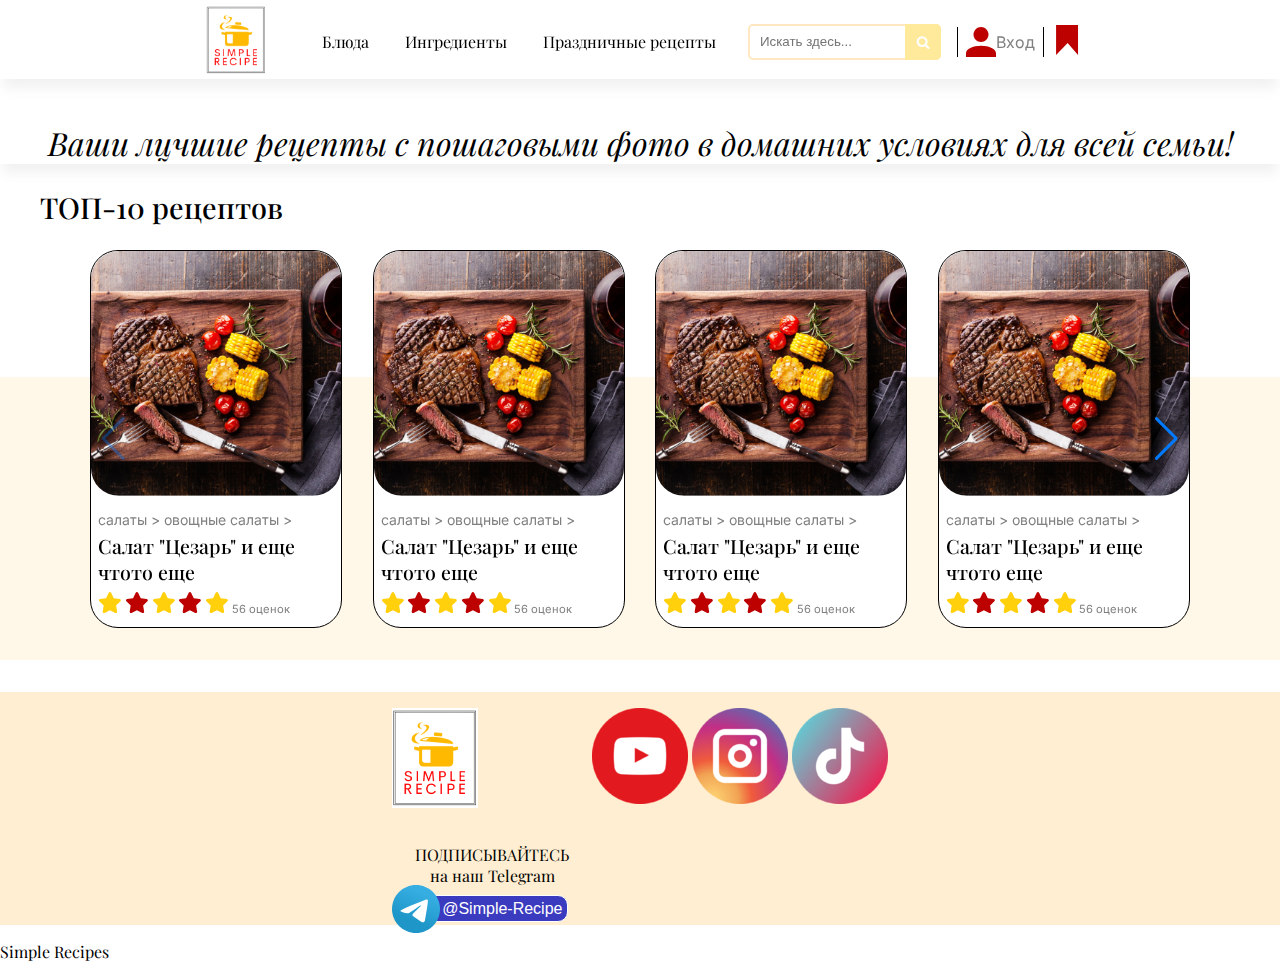
==== commit 3f31d84e: "Add files via upload" ====
--- a/receipts/index.html
+++ b/receipts/index.html
@@ -416,10 +416,11 @@
 
       <div class="footer__content-top">
 
-        <a class="footer__img" href="#">
-          <img src="img/icons/logo.png" alt="">
-        </a>
-
+        <div class="footer__img">
+          <a  href="#">
+            <img src="img/icons/logo.png" alt="">
+          </a>
+        </div>
         <div class="footer__tg-wrapper">
           <p>
             ПОДПИСЫВАЙТЕСЬ <br> на наш  Telegram
@@ -441,26 +442,24 @@
               <a class="footer__icons-item" href="#">
                 <img src="img/icons/youtube-icon.png" alt="">
               </a>
-              <a href="#">
+              <a class="footer__icons-item" href="#">
                 <img src="img/icons/insta-icon.png" alt="">
               </a>
-              <a href="#">
+              <a class="footer__icons-item" href="#">
                 <img src="img/icons/tik-tok-icon.png" alt="">
               </a>
           </div>
 
         </div>
       </div>
+  </div> 
   </div>
 
 
-    <p class="footer__logo">
-      <a href="#"> Simple Recipes </a>
-     </p>
-     
-  </div>
 </footer>
-
+  <p class="footer__logo">
+        <a href="#"> Simple Recipes </a>
+      </p>
 <script src="https://cdn.jsdelivr.net/npm/swiper@11/swiper-bundle.min.js"></script>
 
 <script src="js/main.js" ></script>
